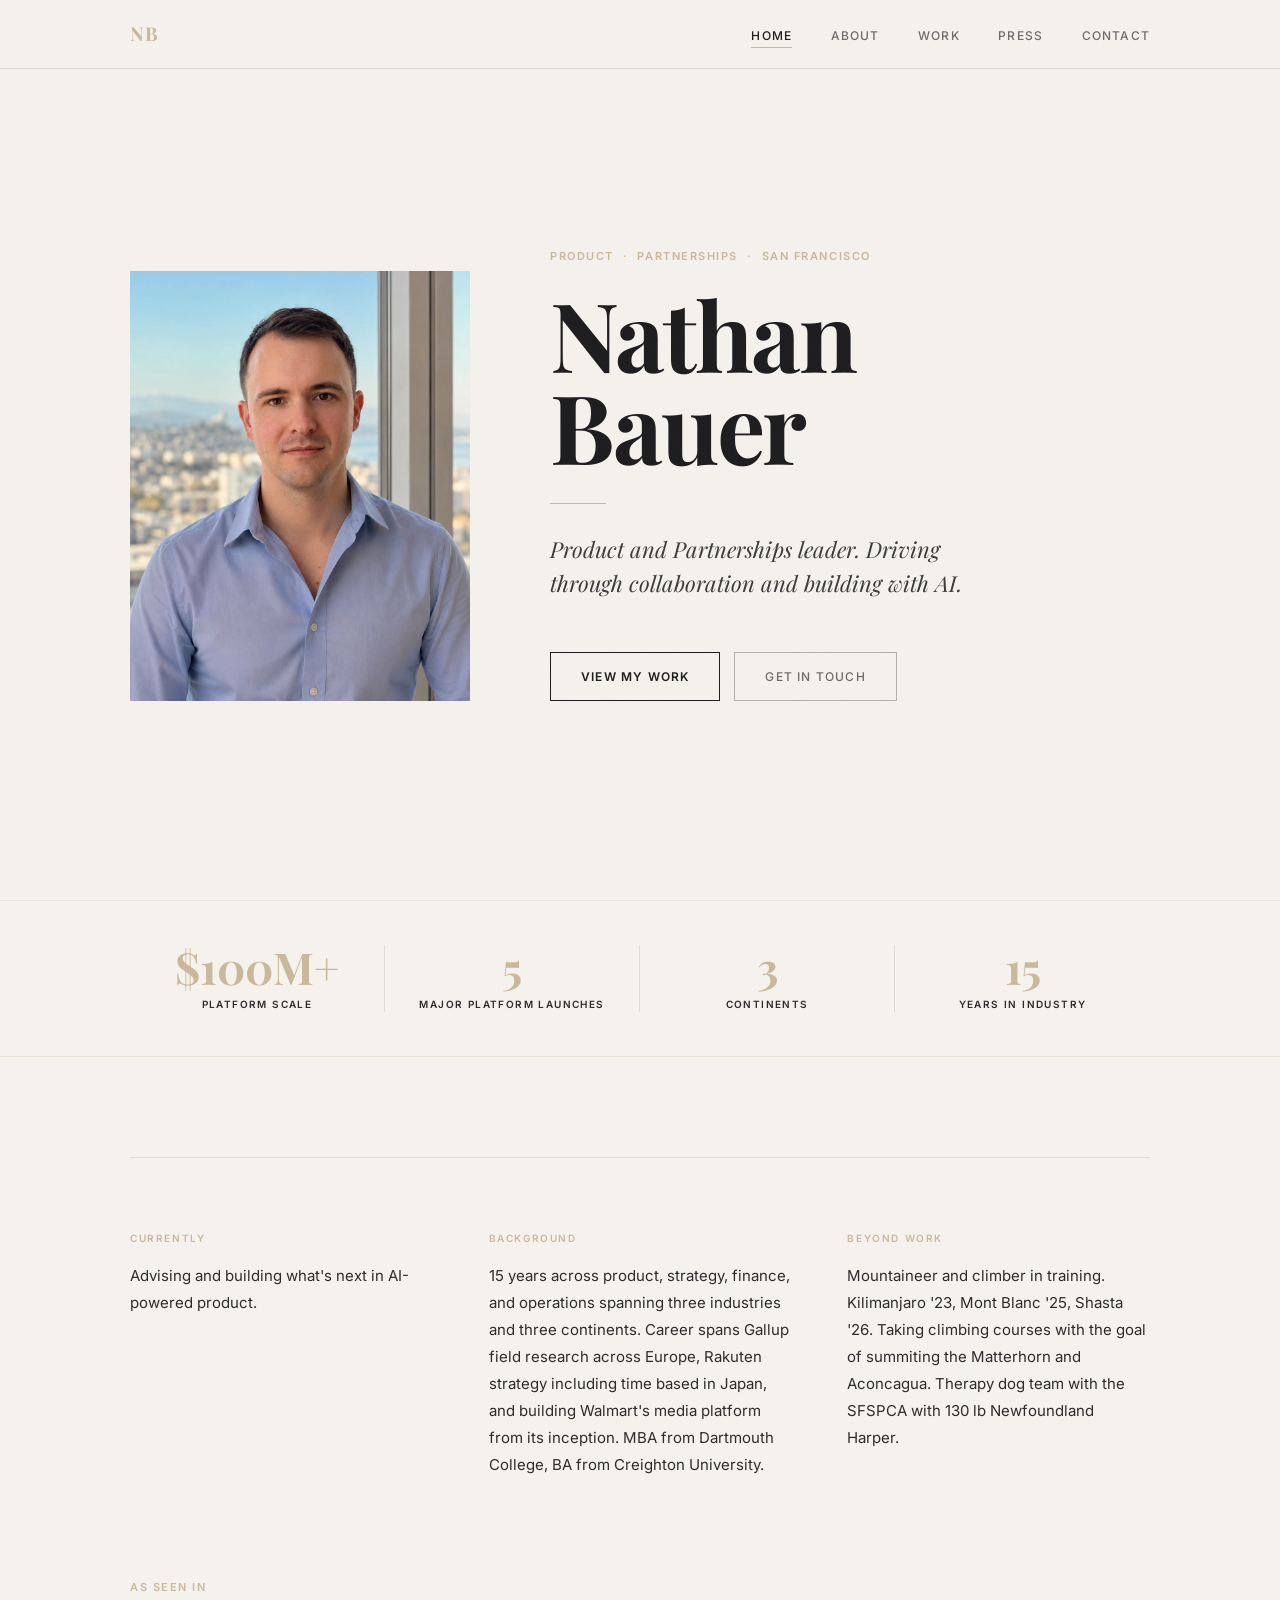
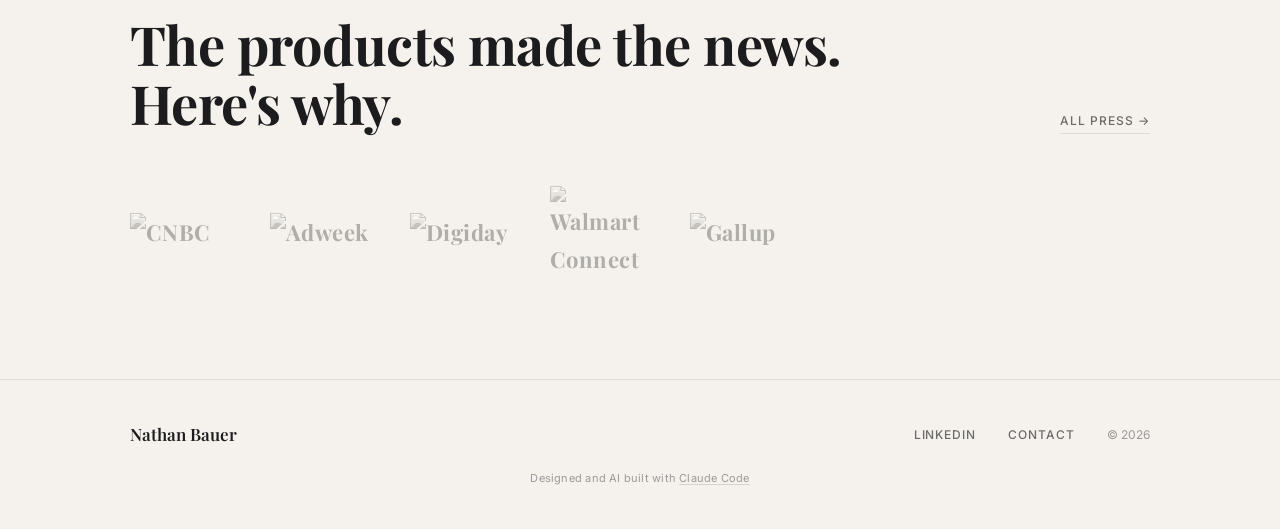
==== index.html @ 9cc5d45a "Update index.html font" ====
<!DOCTYPE html>
<html lang="en">
<head>
    <meta charset="UTF-8">
    <meta name="viewport" content="width=device-width, initial-scale=1.0">
    <meta name="description" content="Nathan Bauer, Group Product Manager at Walmart Connect. Product leader in retail media, programmatic advertising, and AI.">
    <title>Nathan Bauer</title>

    <link rel="preconnect" href="https://fonts.googleapis.com">
    <link rel="preconnect" href="https://fonts.gstatic.com" crossorigin>
    <link href="https://fonts.googleapis.com/css2?family=Playfair+Display:ital,wght@0,400;0,500;0,700;1,400;1,500&family=Inter:wght@300;400;500;600&display=swap" rel="stylesheet">

    <link rel="stylesheet" href="css/styles.css">
    <style>
        /* 4. Paper/linen texture overlay — 3.5% opacity, felt not seen */
        body::before {
            content: '';
            position: fixed;
            inset: 0;
            pointer-events: none;
            z-index: 9999;
            opacity: 0.035;
            background-image: url("data:image/svg+xml,<svg xmlns='http://www.w3.org/2000/svg' width='200' height='200'><filter id='n' x='0' y='0'><feTurbulence type='fractalNoise' baseFrequency='0.75' numOctaves='4' stitchTiles='stitch'/></filter><rect width='200' height='200' filter='url(%23n)'/></svg>");
            background-size: 200px 200px;
        }
    </style>
</head>
<body>

    <!-- ======================================================
         NAVIGATION
    ====================================================== -->
    <nav class="nav" id="nav" role="navigation" aria-label="Main navigation">
        <div class="nav-inner">
            <a href="index.html" class="nav-logo" aria-label="Nathan Bauer home">NB</a>

            <ul class="nav-links" id="nav-links">
                <li><a href="index.html" class="active">Home</a></li>
                <li><a href="about.html">About</a></li>
                <li><a href="work.html">Work</a></li>
                <li><a href="press.html">Press</a></li>
                <li><a href="contact.html">Contact</a></li>
            </ul>

            <button class="nav-hamburger" aria-label="Open menu" aria-expanded="false" aria-controls="nav-links">
                <span></span>
                <span></span>
                <span></span>
            </button>
        </div>
    </nav>


    <!-- ======================================================
         HERO
    ====================================================== -->
    <section class="hero" aria-label="Introduction">
        <div class="hero-inner">

            <!-- Photo -->
            <div class="hero-photo">
                <img src="Images/nathan-bauer.png" alt="Nathan Bauer">
            </div>

            <!-- Content -->
            <div class="hero-content">
                <span class="hero-eyebrow">Product &nbsp;·&nbsp; Partnerships &nbsp;·&nbsp; San Francisco</span>
                <h1 class="hero-name"><span class="hero-name-word">Nathan</span><br><span class="hero-name-word hero-name-word--delay">Bauer</span></h1>
                <div class="hero-rule" aria-hidden="true"></div>
                <p class="hero-tagline">Product and Partnerships leader. Driving through collaboration and building with AI.</p>
                <div class="hero-cta">
                    <a href="work.html" class="btn-primary">View My Work</a>
                    <a href="contact.html" class="btn-ghost">Get In Touch</a>
                </div>
            </div>

        </div>
    </section>


    <!-- ======================================================
         STATS STRIP
    ====================================================== -->
    <section class="stats-strip fade-in" aria-label="Career highlights">
        <div class="container">
            <div class="stats-grid">
                <div class="stat-item">
                    <span class="stat-number">$100M+</span>
                    <span class="stat-label">Platform Scale</span>
                </div>
                <div class="stat-item">
                    <span class="stat-number">5</span>
                    <span class="stat-label">Major Platform Launches</span>
                </div>
                <div class="stat-item">
                    <span class="stat-number">3</span>
                    <span class="stat-label">Continents</span>
                </div>
                <div class="stat-item">
                    <span class="stat-number">15</span>
                    <span class="stat-label">Years in Industry</span>
                </div>
            </div>
        </div>
    </section>


    <!-- ======================================================
         INTRO STRIP
    ====================================================== -->
    <section class="intro fade-in" aria-label="About overview">
        <div class="container">
            <div class="intro-divider"></div>
            <div class="intro-grid">

                <div class="intro-block">
                    <span class="intro-block-label">Currently</span>
                    <p>Advising and building what's next in AI-powered product.</p>
                </div>

                <div class="intro-block">
                    <span class="intro-block-label">Background</span>
                    <p>15 years across product, strategy, finance, and operations spanning three industries and three continents. Career spans Gallup field research across Europe, Rakuten strategy including time based in Japan, and building Walmart's media platform from its inception. MBA from Dartmouth College, BA from Creighton University.</p>
                </div>

                <div class="intro-block">
                    <span class="intro-block-label">Beyond Work</span>
                    <p>Mountaineer and climber in training. Kilimanjaro '23, Mont Blanc '25, Shasta '26. Taking climbing courses with the goal of summiting the Matterhorn and Aconcagua. Therapy dog team with the SFSPCA with 130 lb Newfoundland Harper.</p>
                </div>

            </div>
        </div>
    </section>


    <!-- ======================================================
         PRESS PREVIEW
    ====================================================== -->
    <section class="press-preview fade-in" aria-label="Press and recognition">
        <div class="container">

            <div class="press-preview-header">
                <div>
                    <span class="section-eyebrow">As Seen In</span>
                    <h2 class="section-heading" style="margin-bottom: 0;">The products made the news.<br>Here's why.</h2>
                </div>
                <a href="press.html" class="press-preview-link">All Press &rarr;</a>
            </div>

            <div class="press-logos" role="list" aria-label="Press outlets">
                <a href="press.html" class="press-logo-item" role="listitem">
                    <img src="images/logos/cnbc.png" alt="CNBC" class="press-logo-home">
                </a>
                <a href="press.html" class="press-logo-item" role="listitem">
                    <img src="images/logos/AdWeek.png" alt="Adweek" class="press-logo-home">
                </a>
                <a href="press.html" class="press-logo-item" role="listitem">
                    <img src="images/logos/digiday.png" alt="Digiday" class="press-logo-home">
                </a>
                <a href="press.html" class="press-logo-item" role="listitem">
                    <img src="images/logos/walmartconnect.png" alt="Walmart Connect" class="press-logo-home">
                </a>
                <a href="press.html" class="press-logo-item" role="listitem">
                    <img src="images/logos/Gallup.png" alt="Gallup" class="press-logo-home">
                </a>
            </div>

        </div>
    </section>


    <!-- ======================================================
         FOOTER
    ====================================================== -->
    <footer class="footer" role="contentinfo">
        <div class="container">
            <div class="footer-inner">
                <span class="footer-name">Nathan Bauer</span>
                <div class="footer-right">
                    <a href="https://www.linkedin.com/in/nathanbauer/" target="_blank" rel="noopener noreferrer">LinkedIn</a>
                    <a href="contact.html">Contact</a>
                    <span class="footer-copy">&copy; 2026</span>
                </div>
            </div>
            <p class="footer-attribution">Designed and AI built with <a href="https://claude.ai/code" target="_blank" rel="noopener noreferrer">Claude Code</a></p>
        </div>
    </footer>


    <script src="js/main.js"></script>
    <script>
    (function () {
        'use strict';

        // 8. Scroll progress bar
        var bar = document.createElement('div');
        bar.className = 'scroll-progress';
        bar.setAttribute('aria-hidden', 'true');
        document.body.insertBefore(bar, document.body.firstChild);

        window.addEventListener('scroll', function () {
            var scrolled = document.documentElement.scrollTop || document.body.scrollTop;
            var total = document.documentElement.scrollHeight - document.documentElement.clientHeight;
            bar.style.width = (total > 0 ? (scrolled / total) * 100 : 0) + '%';
        }, { passive: true });

    }());
    </script>
</body>
</html>
---- css/styles.css ----
/* ============================================================
   NATE BAUER — Personal Site
   Palette: #F5F2ED (bg) · #1C1C1E (hero/text) · #C9B99A (accent)
   Fonts: Playfair Display (headings) · Inter (body)
============================================================ */

*, *::before, *::after {
    box-sizing: border-box;
    margin: 0;
    padding: 0;
}

:root {
    --bg:          #F5F2ED;
    --hero-bg:     #1C1C1E;
    --text:        #1C1C1E;
    --text-muted:  #6B6B6B;
    --text-body:   #2C2C2C;
    --text-light:  #9A9A9A;
    --accent:      #C9B99A;
    --border:      rgba(28, 28, 30, 0.1);
    --white:       #FFFFFF;

    --serif:  'Playfair Display', Georgia, serif;
    --sans:   'Inter', -apple-system, BlinkMacSystemFont, sans-serif;

    --max:    1100px;
    --nav-h:  68px;
    --pad:    clamp(20px, 5vw, 40px);
}

html { scroll-behavior: smooth; }

body {
    background: var(--bg);
    color: var(--text);
    font-family: var(--sans);
    font-size: 16px;
    line-height: 1.75;
    -webkit-font-smoothing: antialiased;
}

a { color: inherit; text-decoration: none; }
ul { list-style: none; }
img { max-width: 100%; display: block; }


/* ============================================================
   SHARED UTILITIES
============================================================ */

.container {
    max-width: var(--max);
    margin: 0 auto;
    padding: 0 var(--pad);
}

.section-eyebrow {
    display: block;
    font-family: var(--sans);
    font-size: 11px;
    font-weight: 600;
    letter-spacing: 0.14em;
    text-transform: uppercase;
    color: var(--accent);
    margin-bottom: 18px;
}

.section-heading {
    font-family: var(--serif);
    font-size: clamp(36px, 4.5vw, 54px);
    font-weight: 700;
    line-height: 1.1;
    letter-spacing: -0.01em;
    color: var(--text);
    margin-bottom: 20px;
}

.divider {
    width: 48px;
    height: 1px;
    background: var(--accent);
    margin-bottom: 48px;
}

/* ============================================================
   FADE-IN ON SCROLL
============================================================ */

.fade-in {
    opacity: 0;
    transform: translateY(28px);
    transition: opacity 0.75s ease, transform 0.75s ease;
}

.fade-in.visible {
    opacity: 1;
    transform: translateY(0);
}


/* ============================================================
   NAVIGATION
============================================================ */

.nav {
    position: fixed;
    top: 0;
    left: 0;
    right: 0;
    z-index: 200;
    height: var(--nav-h);
    background: var(--bg);
    box-shadow: 0 1px 0 var(--border);
    transition: background 0.35s ease, box-shadow 0.35s ease;
}

.nav-inner {
    max-width: var(--max);
    margin: 0 auto;
    padding: 0 var(--pad);
    height: 100%;
    display: flex;
    align-items: center;
    justify-content: space-between;
}

.nav-logo {
    font-family: var(--serif);
    font-size: 19px;
    font-weight: 700;
    letter-spacing: 0.04em;
    color: var(--accent);
    transition: color 0.3s ease;
}

.nav-links {
    display: flex;
    align-items: center;
    gap: clamp(20px, 3vw, 40px);
}

.nav-links a {
    font-size: 12px;
    font-weight: 500;
    letter-spacing: 0.1em;
    text-transform: uppercase;
    color: var(--text-muted);
    transition: color 0.2s ease;
    padding: 4px 0;
    border-bottom: 1px solid transparent;
    transition: color 0.2s ease, border-color 0.2s ease;
}

.nav-links a:hover { color: var(--text); }
.nav-links a.active { color: var(--text); border-bottom-color: var(--accent); }

/* Scrolled state — over light sections */
.nav.scrolled {
    background: var(--bg);
    box-shadow: 0 1px 0 var(--border);
}

.nav.scrolled .nav-logo { color: var(--text); }

.nav.scrolled .nav-links a { color: var(--text-muted); }
.nav.scrolled .nav-links a:hover { color: var(--text); }
.nav.scrolled .nav-links a.active { color: var(--text); border-bottom-color: var(--accent); }

/* Mobile nav toggle */
.nav-hamburger {
    display: none;
    flex-direction: column;
    gap: 5px;
    cursor: pointer;
    padding: 4px;
}

.nav-hamburger span {
    display: block;
    width: 22px;
    height: 1.5px;
    background: var(--text);
    transition: background 0.3s ease;
}

.nav.scrolled .nav-hamburger span { background: var(--text); }


/* ============================================================
   HERO
============================================================ */

.hero {
    background: var(--bg);
    min-height: 100vh;
    display: flex;
    align-items: center;
    padding-top: var(--nav-h);
}

.hero-inner {
    max-width: var(--max);
    margin: 0 auto;
    padding: 80px var(--pad) 100px;
    width: 100%;
    display: grid;
    grid-template-columns: 340px 1fr;
    align-items: center;
    gap: 80px;
}

/* Photo */
.hero-photo {
    width: 100%;
    aspect-ratio: 3 / 4;
    overflow: hidden;
}

.hero-photo img {
    width: 100%;
    height: calc(100% - 24px);
    margin-top: 24px;
    object-fit: cover;
    display: block;
}

.hero-photo-icon {
    width: 56px;
    height: 56px;
    border: 1px solid rgba(28, 28, 30, 0.15);
    border-radius: 50%;
    display: flex;
    align-items: center;
    justify-content: center;
}

.hero-photo-icon svg {
    width: 24px;
    height: 24px;
    stroke: var(--text-light);
    fill: none;
    stroke-width: 1.5;
}

.hero-photo-label {
    font-size: 10px;
    font-weight: 500;
    letter-spacing: 0.18em;
    text-transform: uppercase;
}

/* Hero content */
.hero-content { }

.hero-eyebrow {
    display: block;
    font-size: 11px;
    font-weight: 600;
    letter-spacing: 0.14em;
    text-transform: uppercase;
    color: var(--accent);
    margin-bottom: 22px;
}

.hero-name {
    font-family: var(--serif);
    font-size: clamp(60px, 7.5vw, 102px);
    font-weight: 700;
    line-height: 0.95;
    letter-spacing: -0.02em;
    color: var(--text);
    margin-bottom: 32px;
}

.hero-rule {
    width: 56px;
    height: 1px;
    background: var(--accent);
    margin-bottom: 28px;
}

.hero-tagline {
    font-family: var(--serif);
    font-size: clamp(17px, 2vw, 22px);
    font-weight: 400;
    font-style: italic;
    color: #3A3A3A;
    line-height: 1.55;
    margin-bottom: 52px;
    max-width: 440px;
}

.hero-cta {
    display: flex;
    gap: 14px;
    flex-wrap: wrap;
}

.btn-primary {
    display: inline-block;
    padding: 13px 30px;
    background: transparent;
    border: 1px solid var(--text);
    color: var(--text);
    font-size: 12px;
    font-weight: 600;
    letter-spacing: 0.1em;
    text-transform: uppercase;
    transition: all 0.2s ease;
}

.btn-primary:hover {
    background: var(--text);
    color: var(--white);
    transform: translateY(-1px);
}

.btn-ghost {
    display: inline-block;
    padding: 13px 30px;
    border: 1px solid rgba(28, 28, 30, 0.3);
    color: var(--text-muted);
    font-size: 12px;
    font-weight: 500;
    letter-spacing: 0.1em;
    text-transform: uppercase;
    transition: all 0.2s ease;
}

.btn-ghost:hover {
    border-color: var(--text);
    color: var(--text);
    transform: translateY(-1px);
}


/* ============================================================
   INTRO STRIP (below hero on homepage)
============================================================ */

.intro {
    padding: 100px 0;
}

.intro-grid {
    display: grid;
    grid-template-columns: repeat(3, 1fr);
    gap: 56px;
    padding-top: 8px;
}

.intro-block {}

.intro-block-label {
    display: block;
    font-size: 10px;
    font-weight: 600;
    letter-spacing: 0.16em;
    text-transform: uppercase;
    color: var(--accent);
    margin-bottom: 14px;
}

.intro-block p {
    font-size: 15px;
    line-height: 1.8;
    color: var(--text-body);
}

.intro-divider {
    width: 100%;
    height: 1px;
    background: var(--border);
    margin-bottom: 64px;
}


/* ============================================================
   PRESS PREVIEW (homepage)
============================================================ */

.press-preview {
    padding: 0 0 100px;
}

.press-preview-header {
    display: flex;
    align-items: flex-end;
    justify-content: space-between;
    margin-bottom: 52px;
}

.press-preview-link {
    font-size: 12px;
    font-weight: 500;
    letter-spacing: 0.08em;
    text-transform: uppercase;
    color: var(--text-muted);
    border-bottom: 1px solid var(--border);
    padding-bottom: 2px;
    transition: color 0.2s ease, border-color 0.2s ease;
}

.press-preview-link:hover {
    color: var(--text);
    border-color: var(--accent);
}

.press-logos {
    display: flex;
    align-items: center;
    gap: 40px;
    flex-wrap: wrap;
}

.press-logo-item {
    font-family: var(--serif);
    font-size: 22px;
    font-weight: 700;
    color: var(--text-muted);
    letter-spacing: 0.02em;
    transition: color 0.2s ease;
}

.press-logo-item:hover { color: var(--text); }


/* ============================================================
   FOOTER
============================================================ */

.footer {
    border-top: 1px solid var(--border);
    padding: 40px 0;
}

.footer-inner {
    display: flex;
    align-items: center;
    justify-content: space-between;
}

.footer-name {
    font-family: var(--serif);
    font-size: 17px;
    font-weight: 600;
    color: var(--text);
}

.footer-right {
    display: flex;
    align-items: center;
    gap: 32px;
}

.footer-right a {
    font-size: 12px;
    font-weight: 500;
    letter-spacing: 0.08em;
    text-transform: uppercase;
    color: var(--text-muted);
    transition: color 0.2s ease;
}

.footer-right a:hover { color: var(--text); }

.footer-copy {
    font-size: 12px;
    color: var(--text-light);
}

.footer-attribution {
    text-align: center;
    font-size: 11px;
    color: var(--text-light);
    margin-top: 20px;
    letter-spacing: 0.02em;
}

.footer-attribution a {
    color: var(--text-light);
    text-decoration: underline;
    text-decoration-color: rgba(154, 154, 154, 0.35);
    text-underline-offset: 2px;
    transition: color 0.2s ease;
}

.footer-attribution a:hover {
    color: var(--text-muted);
}


/* ============================================================
   PAGE HERO (interior pages)
============================================================ */

.page-hero {
    background: var(--hero-bg);
    padding: calc(var(--nav-h) + 72px) var(--pad) 80px;
}

.page-hero-inner {
    max-width: var(--max);
    margin: 0 auto;
}

.page-hero h1 {
    font-family: var(--serif);
    font-size: clamp(44px, 6vw, 76px);
    font-weight: 700;
    line-height: 1.0;
    color: var(--white);
    margin-bottom: 20px;
    letter-spacing: -0.015em;
}

.page-hero p {
    font-family: var(--serif);
    font-style: italic;
    font-size: clamp(16px, 1.8vw, 20px);
    color: rgba(255, 255, 255, 0.5);
    max-width: 540px;
    line-height: 1.6;
}


/* ============================================================
   WORK PAGE — TIMELINE
============================================================ */

.work-section {
    padding: 100px 0;
}

.timeline {
    position: relative;
    padding-left: 0;
}

.timeline-item {
    display: grid;
    grid-template-columns: 160px 1fr;
    gap: 40px;
    margin-bottom: 64px;
    padding-bottom: 64px;
    border-bottom: 1px solid var(--border);
}

.timeline-item:last-child {
    border-bottom: none;
    margin-bottom: 0;
    padding-bottom: 0;
}

.timeline-left {
    padding-top: 4px;
}

.timeline-years {
    font-size: 12px;
    font-weight: 600;
    letter-spacing: 0.08em;
    color: var(--accent);
    text-transform: uppercase;
    margin-bottom: 6px;
}

.timeline-company {
    font-size: 13px;
    color: var(--text-light);
    font-weight: 400;
}

.timeline-right {}

.timeline-title {
    font-family: var(--serif);
    font-size: clamp(22px, 2.5vw, 28px);
    font-weight: 600;
    line-height: 1.2;
    margin-bottom: 16px;
    color: var(--text);
}

.timeline-body {
    font-size: 15px;
    color: var(--text-body);
    line-height: 1.8;
    margin-bottom: 20px;
}

.timeline-tags {
    display: flex;
    flex-wrap: wrap;
    gap: 8px;
}

.tag {
    display: inline-block;
    padding: 4px 12px;
    border: 1px solid var(--border);
    font-size: 11px;
    font-weight: 500;
    letter-spacing: 0.06em;
    text-transform: uppercase;
    color: var(--text-muted);
}


/* ============================================================
   PRESS PAGE
============================================================ */

.press-section {
    padding: 100px 0;
}

.press-grid {
    display: grid;
    grid-template-columns: repeat(2, 1fr);
    gap: 2px;
}

.press-card {
    background: var(--white);
    padding: 40px;
    border: 1px solid var(--border);
    transition: border-color 0.2s ease, transform 0.25s ease, box-shadow 0.25s ease;
    display: flex;
    flex-direction: column;
}

.press-card:hover {
    border-color: var(--accent);
    transform: translateY(-5px);
    box-shadow: 0 12px 32px rgba(28, 28, 30, 0.09);
}

.press-card-meta {
    margin-bottom: 20px;
}

.press-outlet {
    font-size: 11px;
    font-weight: 700;
    letter-spacing: 0.12em;
    text-transform: uppercase;
    color: var(--text);
}

.press-year {
    font-size: 11px;
    color: var(--text-light);
    letter-spacing: 0.06em;
}

.press-headline {
    font-family: var(--serif);
    font-size: clamp(17px, 1.8vw, 20px);
    font-weight: 600;
    line-height: 1.35;
    color: var(--text);
    margin-bottom: 14px;
    transition: color 0.2s ease;
}

.press-card:hover .press-headline { color: var(--hero-bg); }

.press-summary {
    font-size: 14px;
    line-height: 1.75;
    color: var(--text-body);
    flex: 1;
    margin-bottom: 24px;
}

.press-link {
    font-size: 11px;
    font-weight: 600;
    letter-spacing: 0.1em;
    text-transform: uppercase;
    color: var(--accent);
    align-self: flex-start;
    border-bottom: 1px solid transparent;
    transition: border-color 0.2s ease;
}

.press-link:hover { border-bottom-color: var(--accent); }


/* ============================================================
   ABOUT PAGE
============================================================ */

.about-section {
    padding: 100px 0;
}

.about-grid {
    display: grid;
    grid-template-columns: 1fr 1fr;
    gap: 80px;
    align-items: start;
}

.about-photo {
    width: 100%;
    aspect-ratio: 3 / 4;
    border: 1px solid var(--border);
    display: flex;
    flex-direction: column;
    align-items: center;
    justify-content: center;
    gap: 12px;
    color: var(--text-light);
    background: rgba(201, 185, 154, 0.04);
}

.about-photo-label {
    font-size: 10px;
    letter-spacing: 0.16em;
    text-transform: uppercase;
}

.about-body p {
    font-size: 16px;
    line-height: 1.85;
    color: var(--text-body);
    margin-bottom: 24px;
}

.about-body p:last-child { margin-bottom: 0; }

.about-interests {
    padding: 80px 0 100px;
    border-top: 1px solid var(--border);
}

.interests-grid {
    display: grid;
    grid-template-columns: repeat(3, 1fr);
    gap: 48px;
    margin-top: 56px;
}

.interest-item {}

.interest-icon {
    font-size: 28px;
    margin-bottom: 14px;
}

.interest-title {
    font-family: var(--serif);
    font-size: 20px;
    font-weight: 600;
    margin-bottom: 10px;
}

.interest-desc {
    font-size: 14px;
    color: var(--text-body);
    line-height: 1.75;
}


/* ============================================================
   BUILDER PAGE
============================================================ */

.builder-section {
    padding: 100px 0;
}

.builder-grid {
    display: grid;
    grid-template-columns: repeat(2, 1fr);
    gap: 32px;
}

.builder-card {
    border: 1px solid var(--border);
    padding: 40px;
    transition: border-color 0.2s ease, transform 0.2s ease;
}

.builder-card:hover {
    border-color: var(--accent);
    transform: translateY(-2px);
}

.builder-card-status {
    display: inline-block;
    padding: 3px 10px;
    border: 1px solid var(--accent);
    font-size: 10px;
    font-weight: 600;
    letter-spacing: 0.1em;
    text-transform: uppercase;
    color: var(--accent);
    margin-bottom: 20px;
}

.builder-card-status.shipped {
    border-color: var(--text);
    color: var(--text);
}

.builder-card h3 {
    font-family: var(--serif);
    font-size: clamp(20px, 2.2vw, 26px);
    font-weight: 600;
    margin-bottom: 14px;
    line-height: 1.2;
}

.builder-card p {
    font-size: 14px;
    line-height: 1.8;
    color: var(--text-body);
    margin-bottom: 24px;
}

.builder-stack {
    display: flex;
    flex-wrap: wrap;
    gap: 6px;
}

.stack-tag {
    padding: 3px 10px;
    background: rgba(201, 185, 154, 0.12);
    font-size: 10px;
    font-weight: 600;
    letter-spacing: 0.08em;
    text-transform: uppercase;
    color: var(--text-muted);
}


/* ============================================================
   CONTACT PAGE
============================================================ */

.contact-section {
    padding: 100px 0;
}

.contact-grid {
    display: grid;
    grid-template-columns: 1fr 1fr;
    gap: 80px;
}

.contact-info h2 {
    font-family: var(--serif);
    font-size: clamp(28px, 3.5vw, 42px);
    font-weight: 700;
    line-height: 1.15;
    margin-bottom: 24px;
    color: var(--text);
}

.contact-info p {
    font-size: 15px;
    line-height: 1.8;
    color: var(--text-body);
    margin-bottom: 40px;
}

.contact-link-row {
    display: flex;
    flex-direction: column;
    gap: 16px;
}

.contact-link-item {
    display: flex;
    align-items: center;
    gap: 14px;
    font-size: 14px;
    color: var(--text-muted);
    transition: color 0.2s ease;
}

.contact-link-item:hover { color: var(--text); }

.contact-link-label {
    font-size: 10px;
    font-weight: 600;
    letter-spacing: 0.12em;
    text-transform: uppercase;
    color: var(--text-light);
    width: 72px;
    flex-shrink: 0;
}

.contact-form { }

.form-group {
    margin-bottom: 24px;
}

.form-label {
    display: block;
    font-size: 11px;
    font-weight: 600;
    letter-spacing: 0.1em;
    text-transform: uppercase;
    color: var(--text-muted);
    margin-bottom: 8px;
}

.form-input,
.form-textarea {
    width: 100%;
    padding: 14px 16px;
    background: transparent;
    border: 1px solid var(--border);
    font-family: var(--sans);
    font-size: 15px;
    color: var(--text);
    transition: border-color 0.2s ease;
    outline: none;
    -webkit-appearance: none;
}

.form-input:focus,
.form-textarea:focus {
    border-color: var(--accent);
}

.form-textarea {
    min-height: 160px;
    resize: vertical;
    line-height: 1.6;
}

.form-submit {
    width: 100%;
    padding: 16px;
    background: var(--hero-bg);
    color: var(--white);
    font-family: var(--sans);
    font-size: 12px;
    font-weight: 600;
    letter-spacing: 0.1em;
    text-transform: uppercase;
    border: none;
    cursor: pointer;
    transition: opacity 0.2s ease;
}

.form-submit:hover { opacity: 0.85; }


/* ============================================================
   RESPONSIVE
============================================================ */

@media (max-width: 900px) {
    .hero-inner {
        grid-template-columns: 1fr;
        text-align: center;
        gap: 48px;
        padding-top: 60px;
        padding-bottom: 80px;
    }

    .hero-photo {
        width: 240px;
        margin: 0 auto;
        aspect-ratio: 1 / 1;
    }

    .hero-rule { margin: 0 auto 28px; }
    .hero-tagline { margin-left: auto; margin-right: auto; }
    .hero-cta { justify-content: center; }

    .intro-grid {
        grid-template-columns: 1fr;
        gap: 36px;
    }

    .timeline-item {
        grid-template-columns: 1fr;
        gap: 12px;
    }

    .press-grid {
        grid-template-columns: 1fr;
    }

    .about-grid {
        grid-template-columns: 1fr;
        gap: 48px;
    }

    .about-photo {
        max-width: 320px;
    }

    .interests-grid {
        grid-template-columns: 1fr 1fr;
    }

    .builder-grid {
        grid-template-columns: 1fr;
    }

    .contact-grid {
        grid-template-columns: 1fr;
        gap: 56px;
    }

    .press-preview-header {
        flex-direction: column;
        align-items: flex-start;
        gap: 24px;
    }

    .press-logos {
        gap: 28px;
    }
}

@media (max-width: 640px) {
    :root { --pad: 20px; }

    .nav-links { display: none; }
    .nav-hamburger { display: flex; }

    .nav-links.open {
        display: flex;
        flex-direction: column;
        position: fixed;
        inset: var(--nav-h) 0 0 0;
        background: var(--bg);
        border-top: 1px solid var(--border);
        padding: 40px var(--pad);
        gap: 32px;
        align-items: flex-start;
    }

    .nav-links.open a {
        font-size: 18px;
        letter-spacing: 0.04em;
        color: var(--text-muted);
    }

    .nav-links.open a.active,
    .nav-links.open a:hover {
        color: var(--text);
    }

    .interests-grid {
        grid-template-columns: 1fr;
    }

    .footer-inner {
        flex-direction: column;
        gap: 20px;
        text-align: center;
    }
}


/* ============================================================
   ABOUT PAGE — NARRATIVE LAYOUT
============================================================ */

.about-pg-header {
    padding: calc(var(--nav-h) + 88px) 0 80px;
    border-bottom: 1px solid var(--border);
}

.about-pg-header h1 {
    font-family: var(--serif);
    font-size: clamp(64px, 9vw, 120px);
    font-weight: 700;
    line-height: 0.92;
    letter-spacing: -0.025em;
    color: var(--text);
    margin-bottom: 28px;
}

.about-pg-sub {
    font-family: var(--serif);
    font-style: italic;
    font-size: clamp(18px, 2vw, 24px);
    color: var(--accent);
}

.about-pg-block {
    padding: 96px 0;
    border-bottom: 1px solid var(--border);
}

.about-pg-label {
    display: block;
    font-size: 10px;
    font-weight: 600;
    letter-spacing: 0.16em;
    text-transform: uppercase;
    color: var(--accent);
    margin-bottom: 20px;
}

.about-pg-headline {
    font-family: var(--serif);
    font-size: clamp(28px, 3.5vw, 44px);
    font-weight: 700;
    line-height: 1.12;
    letter-spacing: -0.015em;
    color: var(--text);
    margin-bottom: 52px;
    max-width: 740px;
}

.about-pg-prose p {
    font-size: 17px;
    line-height: 1.9;
    color: var(--text-body);
    margin-bottom: 32px;
    max-width: 740px;
}

.about-pg-prose p:last-child {
    margin-bottom: 0;
}

.about-pg-photo-block {
    padding: 80px 0;
    border-bottom: 1px solid var(--border);
}

.about-pg-photo-placeholder {
    width: 100%;
    height: clamp(280px, 36vw, 480px);
    border: 1px solid rgba(201, 185, 154, 0.5);
    background: rgba(201, 185, 154, 0.04);
    display: flex;
    flex-direction: column;
    align-items: center;
    justify-content: center;
    gap: 10px;
}

.about-pg-photo-tag {
    font-size: 10px;
    font-weight: 600;
    letter-spacing: 0.18em;
    text-transform: uppercase;
    color: var(--accent);
}

.about-pg-photo-caption {
    font-size: 13px;
    font-style: italic;
    color: var(--text-light);
    letter-spacing: 0.02em;
}

.about-pg-close {
    padding: 100px 0 120px;
    text-align: center;
}

.about-pg-close-text {
    font-family: var(--serif);
    font-size: clamp(22px, 2.8vw, 36px);
    font-weight: 400;
    font-style: italic;
    color: var(--text);
    max-width: 660px;
    margin: 0 auto;
    line-height: 1.45;
}

@media (max-width: 900px) {
    .about-pg-header {
        padding: calc(var(--nav-h) + 64px) 0 64px;
    }

    .about-pg-block {
        padding: 72px 0;
    }

    .about-pg-photo-block {
        padding: 64px 0;
    }
}

@media (max-width: 640px) {
    .about-pg-header {
        padding: calc(var(--nav-h) + 48px) 0 52px;
    }

    .about-pg-block {
        padding: 56px 0;
    }

    .about-pg-photo-block {
        padding: 48px 0;
    }

    .about-pg-close {
        padding: 72px 0 88px;
    }
}


/* ============================================================
   WORK PAGE — TIMELINE LAYOUT
============================================================ */

.work-pg-header {
    padding: calc(var(--nav-h) + 88px) 0 80px;
    border-bottom: 1px solid var(--border);
}

.work-pg-header h1 {
    font-family: var(--serif);
    font-size: clamp(64px, 9vw, 120px);
    font-weight: 700;
    line-height: 0.92;
    letter-spacing: -0.025em;
    color: var(--text);
    margin-bottom: 28px;
}

.work-pg-sub {
    font-family: var(--serif);
    font-style: italic;
    font-size: clamp(18px, 2vw, 24px);
    color: var(--accent);
}

.work-intro {
    padding: 56px 0;
    text-align: center;
    border-bottom: 1px solid var(--border);
}

.work-intro p {
    font-family: var(--serif);
    font-style: italic;
    font-size: clamp(17px, 1.8vw, 21px);
    color: var(--text-muted);
    max-width: 580px;
    margin: 0 auto;
    line-height: 1.55;
}

.work-timeline-wrap {
    padding: 0;
}

.work-entry {
    padding: 72px 0;
    border-bottom: 1px solid var(--border);
}

.work-co-header {
    display: flex;
    align-items: flex-start;
    justify-content: space-between;
    gap: 24px;
    margin-bottom: 44px;
}

.work-co-info { }

.work-co-name {
    font-family: var(--serif);
    font-size: clamp(28px, 3.2vw, 40px);
    font-weight: 700;
    letter-spacing: -0.01em;
    line-height: 1.05;
    color: var(--text);
    margin-bottom: 6px;
}

.work-co-location {
    display: block;
    font-size: 13px;
    color: var(--text-light);
    letter-spacing: 0.04em;
}

.work-co-tenure {
    font-size: 11px;
    font-weight: 600;
    letter-spacing: 0.1em;
    text-transform: uppercase;
    color: var(--accent);
    white-space: nowrap;
    flex-shrink: 0;
    padding-top: 8px;
}

.work-roles-list {
    display: flex;
    flex-direction: column;
}

.work-role {
    padding: 36px 0;
    border-top: 1px solid var(--border);
}

.work-role:first-child {
    border-top: none;
    padding-top: 0;
}

.work-role-meta {
    display: flex;
    align-items: baseline;
    justify-content: space-between;
    gap: 20px;
    margin-bottom: 16px;
    flex-wrap: wrap;
}

.work-role-title {
    font-size: 11px;
    font-weight: 600;
    letter-spacing: 0.1em;
    text-transform: uppercase;
    color: var(--accent);
}

.work-role-dates {
    font-size: 11px;
    font-weight: 600;
    letter-spacing: 0.1em;
    text-transform: uppercase;
    color: var(--accent);
    white-space: nowrap;
    flex-shrink: 0;
}

.work-role-scope {
    font-family: var(--serif);
    font-style: italic;
    font-size: clamp(15px, 1.6vw, 18px);
    color: var(--text-muted);
    line-height: 1.5;
    margin-bottom: 20px;
    max-width: 680px;
}

.work-role-prose {
    font-size: 15px;
    line-height: 1.85;
    color: var(--text-body);
    max-width: 720px;
}

/* Education */
.work-education {
    padding: 72px 0 80px;
    border-top: 1px solid var(--border);
}

.work-edu-heading {
    font-family: var(--serif);
    font-size: clamp(28px, 3.2vw, 40px);
    font-weight: 700;
    letter-spacing: -0.01em;
    line-height: 1.1;
    color: var(--text);
    margin-bottom: 56px;
}

.work-edu-item {
    padding: 48px 0;
    border-top: 1px solid var(--border);
}

.work-edu-item:first-of-type {
    border-top: none;
    padding-top: 0;
}

.work-edu-detail {
    font-size: 13px;
    color: var(--text-light);
    letter-spacing: 0.02em;
    margin-bottom: 16px;
}

/* Closing */
.work-close {
    padding: 88px 0 120px;
    text-align: center;
    border-top: 1px solid var(--border);
}

.work-close-text {
    font-family: var(--serif);
    font-size: clamp(22px, 2.8vw, 36px);
    font-weight: 400;
    font-style: italic;
    color: var(--text);
    max-width: 600px;
    margin: 0 auto;
    line-height: 1.45;
}

@media (max-width: 900px) {
    .work-pg-header {
        padding: calc(var(--nav-h) + 64px) 0 64px;
    }

    .work-entry {
        padding: 56px 0;
    }

    .work-co-header {
        flex-direction: column;
        gap: 6px;
        margin-bottom: 32px;
    }

    .work-co-tenure {
        padding-top: 0;
    }

    .work-education {
        padding: 56px 0 64px;
    }

    .work-edu-heading {
        margin-bottom: 40px;
    }
}

@media (max-width: 640px) {
    .work-pg-header {
        padding: calc(var(--nav-h) + 48px) 0 52px;
    }

    .work-entry {
        padding: 48px 0;
    }

    .work-role {
        padding: 28px 0;
    }

    .work-role-meta {
        flex-direction: column;
        gap: 4px;
    }

    .work-education {
        padding: 48px 0 56px;
    }

    .work-close {
        padding: 64px 0 88px;
    }
}


/* ============================================================
   PRESS PAGE — FULL LISTING
============================================================ */

.press-pg-header {
    padding: calc(var(--nav-h) + 88px) 0 80px;
    border-bottom: 1px solid var(--border);
}

.press-pg-header h1 {
    font-family: var(--serif);
    font-size: clamp(64px, 9vw, 120px);
    font-weight: 700;
    line-height: 0.92;
    letter-spacing: -0.025em;
    color: var(--text);
    margin-bottom: 28px;
}

.press-pg-sub {
    font-family: var(--serif);
    font-style: italic;
    font-size: clamp(18px, 2vw, 24px);
    color: var(--accent);
}

.press-pg-intro {
    padding: 56px 0;
    text-align: center;
    border-bottom: 1px solid var(--border);
}

.press-pg-intro p {
    font-family: var(--serif);
    font-style: italic;
    font-size: clamp(17px, 1.8vw, 21px);
    color: var(--text-muted);
    max-width: 580px;
    margin: 0 auto;
    line-height: 1.55;
}

.press-pg-section {
    padding: 64px 0 100px;
}

.press-date {
    font-size: 11px;
    font-weight: 500;
    letter-spacing: 0.06em;
    color: var(--accent);
    white-space: nowrap;
}

.press-headline a {
    display: block;
    color: inherit;
    text-decoration: none;
    transition: color 0.2s ease;
}

.press-headline a:hover {
    color: var(--accent);
}

.press-card--wide {
    grid-column: span 2;
}

@media (max-width: 900px) {
    .press-pg-header {
        padding: calc(var(--nav-h) + 64px) 0 64px;
    }

    .press-card--wide {
        grid-column: span 1;
    }
}

@media (max-width: 640px) {
    .press-pg-header {
        padding: calc(var(--nav-h) + 48px) 0 52px;
    }

    .press-pg-section {
        padding: 48px 0 72px;
    }
}


/* ============================================================
   PRESS BRAND LOGO TREATMENTS
============================================================ */

.press-brand {
    display: block;
    font-family: var(--sans);
    font-size: clamp(18px, 2vw, 24px);
    line-height: 1;
    margin-bottom: 12px;
    letter-spacing: 0;
}

.press-brand--cnbc {
    font-weight: 800;
    text-transform: uppercase;
    color: #E0131A;
    letter-spacing: 0.04em;
}

.press-brand--adweek {
    font-weight: 800;
    text-transform: uppercase;
    color: #000000;
    letter-spacing: 0.03em;
}

.press-brand--adexchanger {
    font-weight: 700;
    color: #1A1A1A;
    text-decoration: underline;
    text-decoration-thickness: 1px;
    text-underline-offset: 5px;
    text-decoration-color: rgba(26, 26, 26, 0.3);
}

.press-brand--marketing-dive {
    font-weight: 700;
    color: #0066CC;
}

.press-brand--ad-age {
    font-family: var(--serif);
    font-weight: 700;
    font-style: italic;
    color: #CC0000;
}

.press-brand--digiday {
    font-family: var(--sans);
    font-weight: 700;
    color: #000000;
}

.press-brand--walmart-connect {
    font-weight: 700;
    color: #0071CE;
}

.press-brand--gallup {
    font-weight: 700;
    color: #005EB8;
}

.press-logo-wrap {
    margin-bottom: 20px;
}

.press-logo-img {
    width: 120px;
    height: auto;
    display: block;
}

.press-logo-wrap .press-brand {
    margin-bottom: 0;
}


/* ============================================================
   HOMEPAGE — ANIMATIONS & ENHANCEMENTS
============================================================ */

/* 1. Name fade-up animation */
@keyframes nameRise {
    from { opacity: 0; transform: translateY(20px); }
    to   { opacity: 1; transform: translateY(0); }
}

.hero-name-word {
    display: inline-block;
    opacity: 0;
    animation: nameRise 0.8s ease-out forwards;
}

.hero-name-word--delay {
    animation-delay: 0.4s;
}

/* 6. Divider draws left-to-right after name completes */
@keyframes drawRule {
    from { width: 0; opacity: 0; }
    to   { width: 56px; opacity: 1; }
}

.hero-rule {
    animation: drawRule 0.6s ease-out 1.2s both;
}

/* 5. Hero photo scale on hover */
.hero-photo img {
    transition: transform 0.4s ease;
}

.hero-photo:hover img {
    transform: scale(1.03);
}

/* 2. Stats strip */
.stats-strip {
    border-top: 1px solid rgba(201, 185, 154, 0.28);
    border-bottom: 1px solid rgba(201, 185, 154, 0.28);
    padding: 44px 0;
}

.stats-grid {
    display: grid;
    grid-template-columns: repeat(4, 1fr);
    gap: 0;
}

.stat-item {
    display: flex;
    flex-direction: column;
    align-items: center;
    gap: 8px;
    padding: 0 24px;
    border-right: 1px solid var(--border);
    text-align: center;
}

.stat-item:last-child {
    border-right: none;
}

.stat-number {
    font-family: var(--serif);
    font-size: clamp(30px, 3.5vw, 44px);
    font-weight: 700;
    color: var(--accent);
    line-height: 1;
}

.stat-label {
    font-size: 10px;
    font-weight: 600;
    letter-spacing: 0.14em;
    text-transform: uppercase;
    color: #2C2C2C;
    line-height: 1.5;
}

/* 3. Press logos on homepage — grayscale → color on hover */
.press-logo-home {
    width: 100px;
    height: auto;
    display: block;
    filter: grayscale(100%);
    opacity: 0.5;
    transition: filter 0.35s ease, opacity 0.35s ease;
}

.press-logo-item:hover .press-logo-home {
    filter: grayscale(0%);
    opacity: 1;
}


/* 8. Scroll progress bar */
.scroll-progress {
    position: fixed;
    top: 0;
    left: 0;
    height: 2px;
    width: 0%;
    background: var(--accent);
    z-index: 300;
    pointer-events: none;
}

/* Responsive — stats strip */
@media (max-width: 900px) {
    .stats-grid {
        grid-template-columns: repeat(2, 1fr);
        gap: 32px 0;
    }
    .stat-item {
        border-right: none;
    }
    .stat-item:nth-child(odd) {
        border-right: 1px solid var(--border);
    }
}

@media (max-width: 640px) {
    .stats-strip { padding: 28px 0; }
}

/* Respect reduced-motion preference */
@media (prefers-reduced-motion: reduce) {
    .hero-name-word { animation: none; opacity: 1; }
    .hero-rule      { animation: none; }
    .hero-photo img { transition: none; }
}
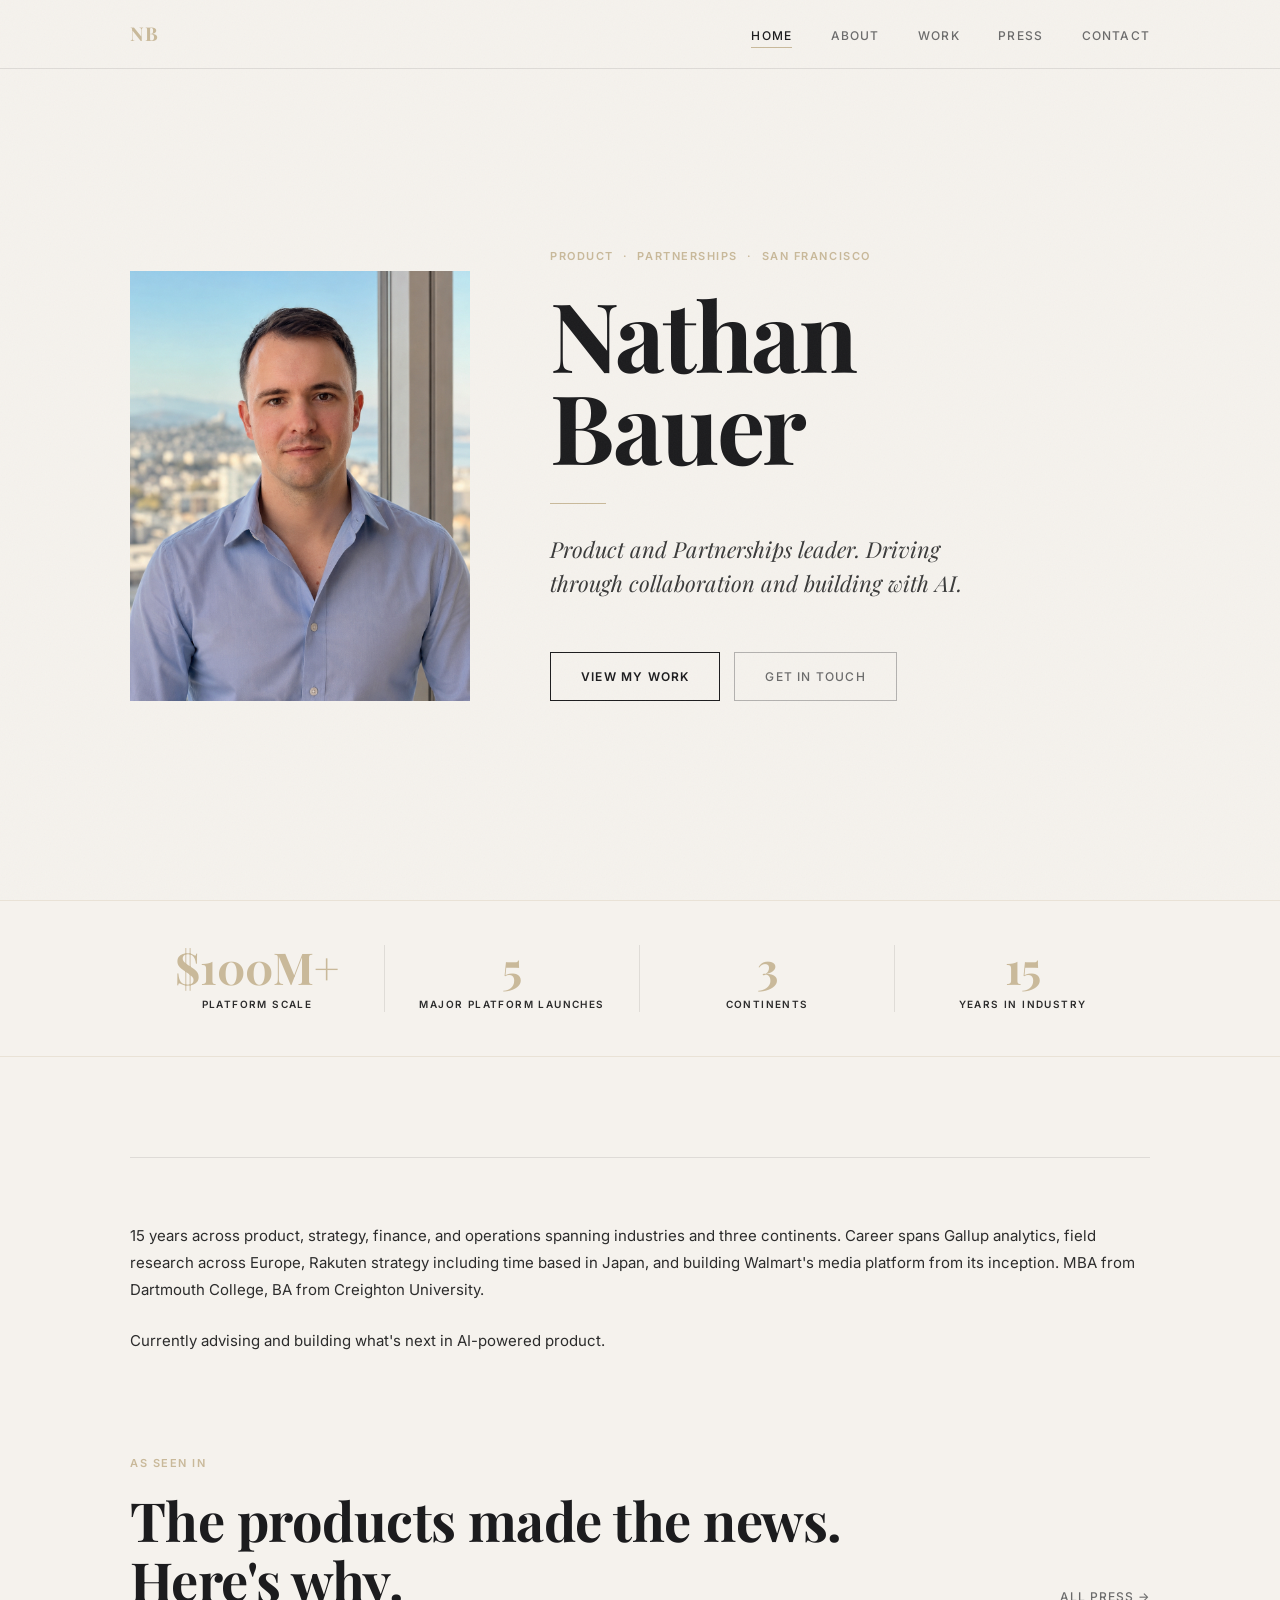
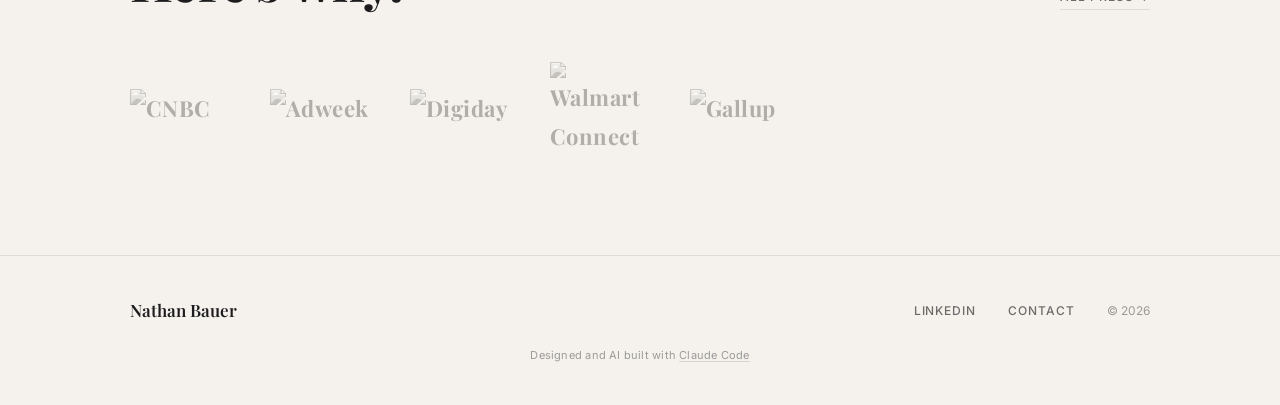
==== commit 92d4372c: "Updating formatting of home page match" ====
--- a/index.html
+++ b/index.html
@@ -111,23 +111,9 @@
     <section class="intro fade-in" aria-label="About overview">
         <div class="container">
             <div class="intro-divider"></div>
-            <div class="intro-grid">
-
-                <div class="intro-block">
-                    <span class="intro-block-label">Currently</span>
-                    <p>Advising and building what's next in AI-powered product.</p>
-                </div>
-
-                <div class="intro-block">
-                    <span class="intro-block-label">Background</span>
-                    <p>15 years across product, strategy, finance, and operations spanning three industries and three continents. Career spans Gallup field research across Europe, Rakuten strategy including time based in Japan, and building Walmart's media platform from its inception. MBA from Dartmouth College, BA from Creighton University.</p>
-                </div>
-
-                <div class="intro-block">
-                    <span class="intro-block-label">Beyond Work</span>
-                    <p>Mountaineer and climber in training. Kilimanjaro '23, Mont Blanc '25, Shasta '26. Taking climbing courses with the goal of summiting the Matterhorn and Aconcagua. Therapy dog team with the SFSPCA with 130 lb Newfoundland Harper.</p>
-                </div>
-
+            <div class="intro-single">
+                <p>15 years across product, strategy, finance, and operations spanning industries and three continents. Career spans Gallup analytics, field research across Europe, Rakuten strategy including time based in Japan, and building Walmart's media platform from its inception. MBA from Dartmouth College, BA from Creighton University.</p>
+                <p>Currently advising and building what's next in AI-powered product.</p>
             </div>
         </div>
     </section>
--- a/css/styles.css
+++ b/css/styles.css
@@ -352,6 +352,21 @@
 
 .intro-block {}
 
+.intro-single {
+    max-width: 100%;
+}
+
+.intro-single p {
+    font-size: 15px;
+    line-height: 1.8;
+    color: var(--text-body);
+    margin-bottom: 24px;
+}
+
+.intro-single p:last-child {
+    margin-bottom: 0;
+}
+
 .intro-block-label {
     display: block;
     font-size: 10px;
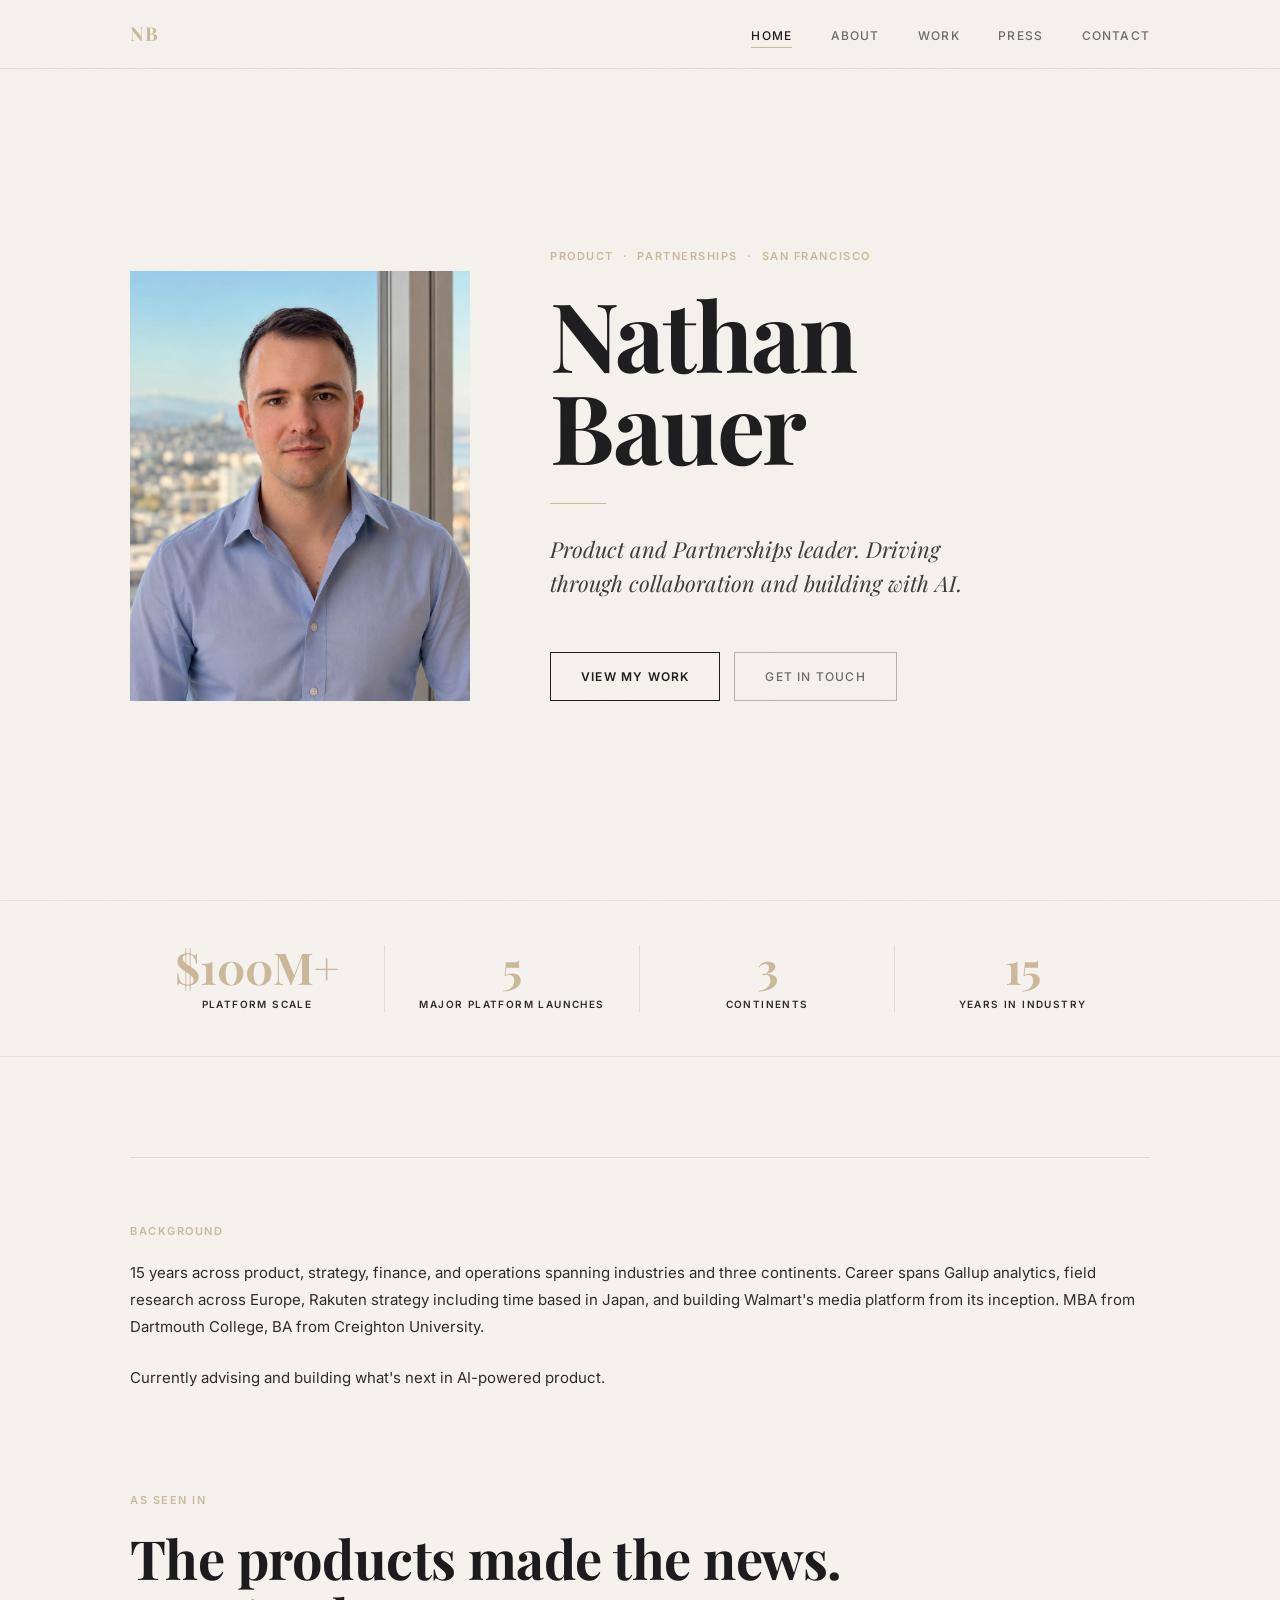
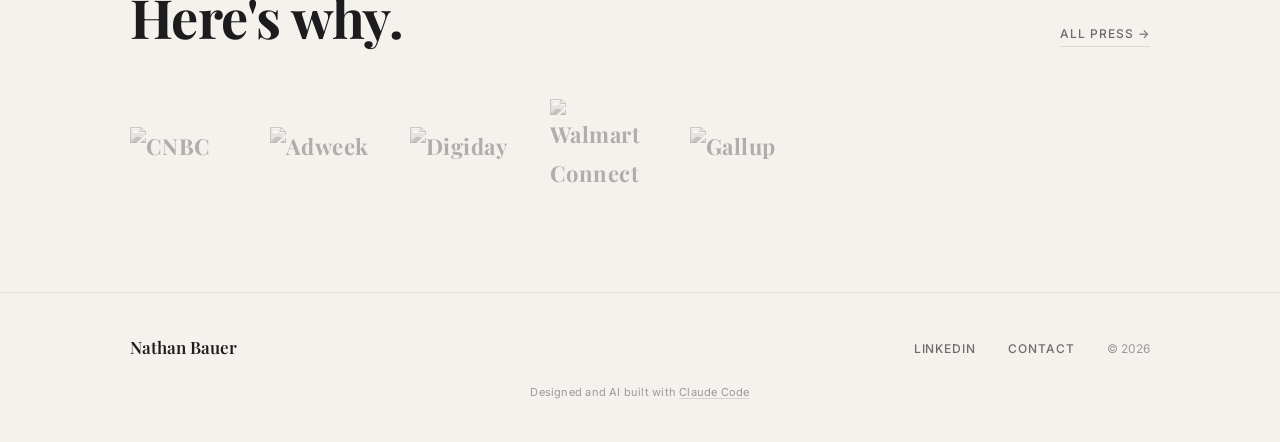
==== commit 9067aadd: "Update index.html updating format" ====
--- a/index.html
+++ b/index.html
@@ -112,6 +112,7 @@
         <div class="container">
             <div class="intro-divider"></div>
             <div class="intro-single">
+                <span class="section-eyebrow">Background</span>
                 <p>15 years across product, strategy, finance, and operations spanning industries and three continents. Career spans Gallup analytics, field research across Europe, Rakuten strategy including time based in Japan, and building Walmart's media platform from its inception. MBA from Dartmouth College, BA from Creighton University.</p>
                 <p>Currently advising and building what's next in AI-powered product.</p>
             </div>
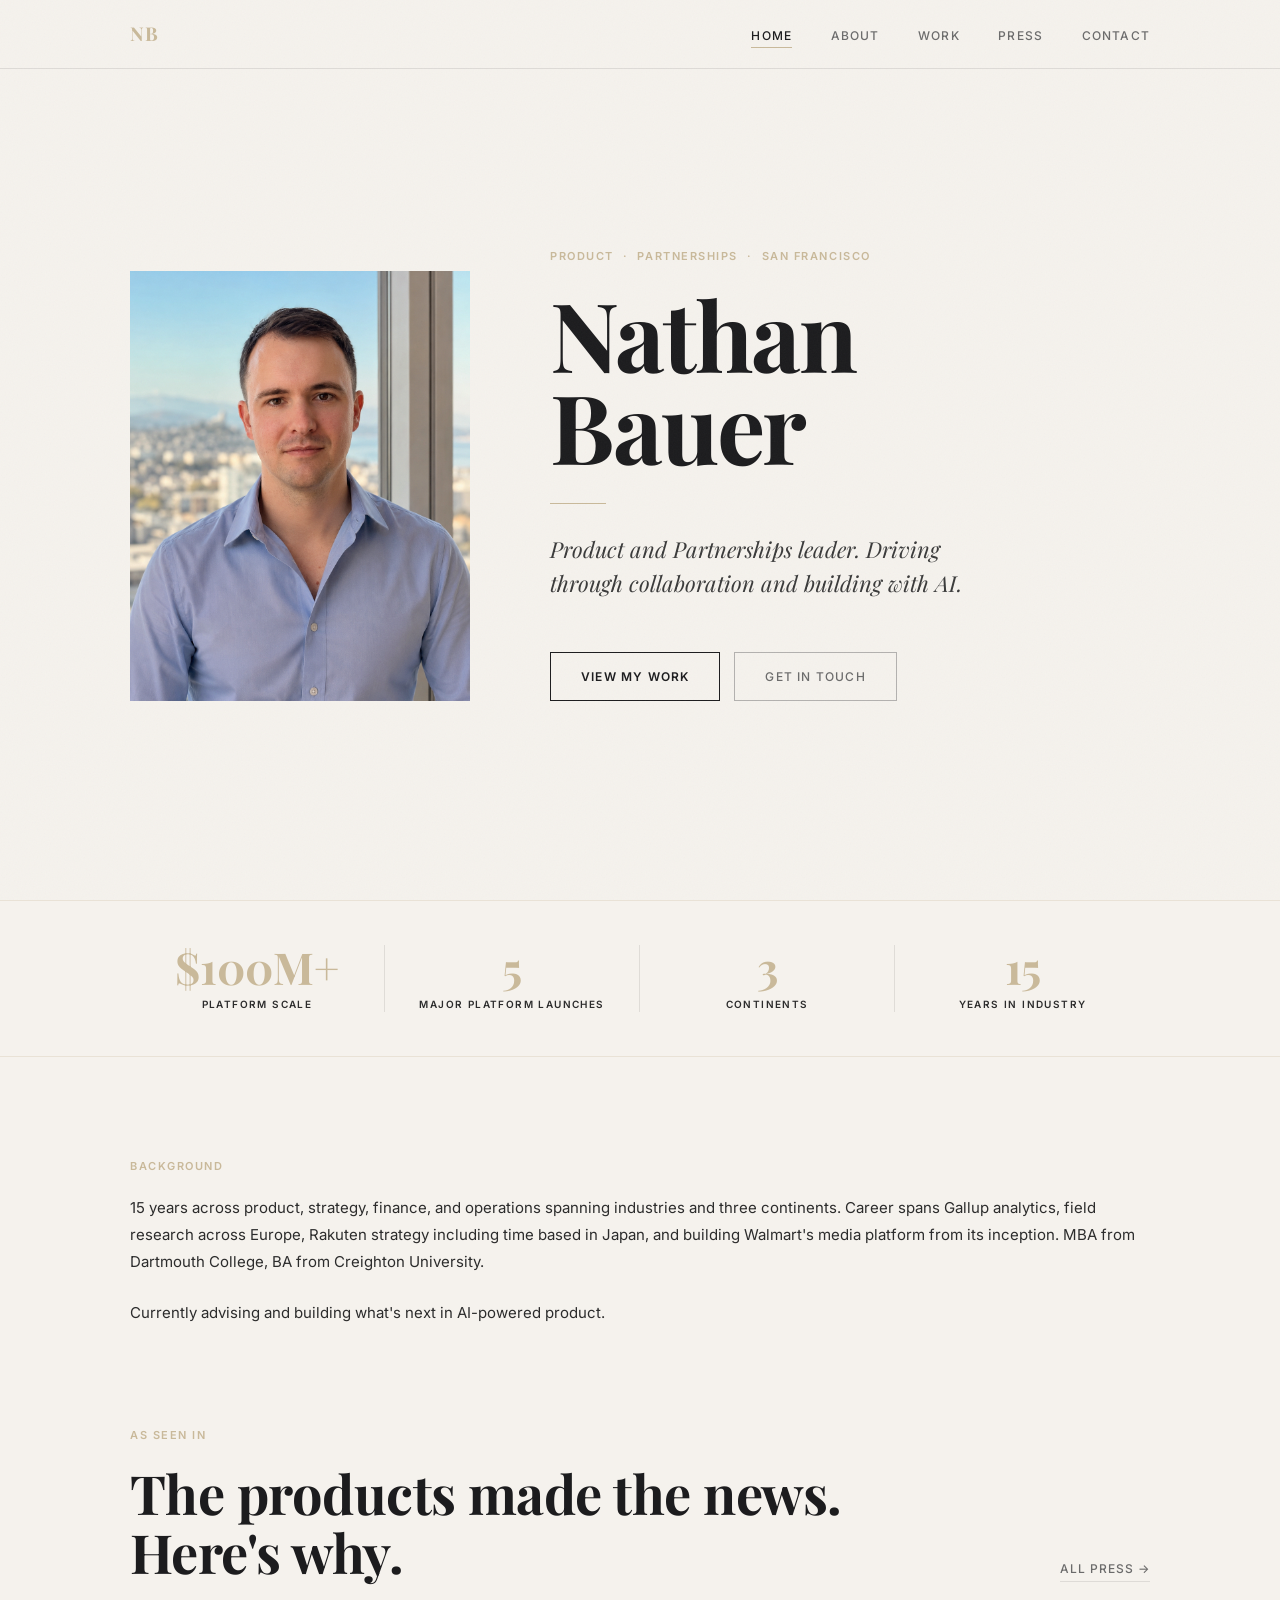
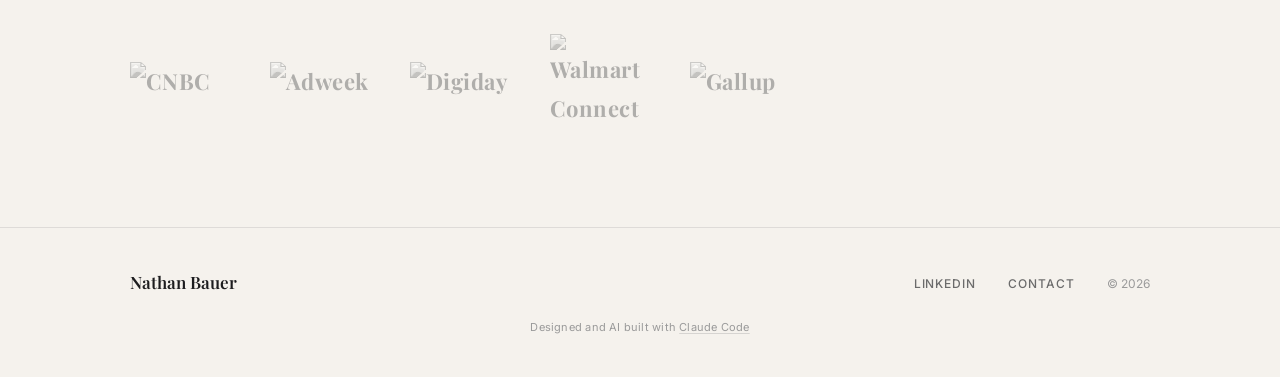
==== commit 5df54dc8: "Update index.html removing line on homepage" ====
--- a/index.html
+++ b/index.html
@@ -110,7 +110,6 @@
     ====================================================== -->
     <section class="intro fade-in" aria-label="About overview">
         <div class="container">
-            <div class="intro-divider"></div>
             <div class="intro-single">
                 <span class="section-eyebrow">Background</span>
                 <p>15 years across product, strategy, finance, and operations spanning industries and three continents. Career spans Gallup analytics, field research across Europe, Rakuten strategy including time based in Japan, and building Walmart's media platform from its inception. MBA from Dartmouth College, BA from Creighton University.</p>
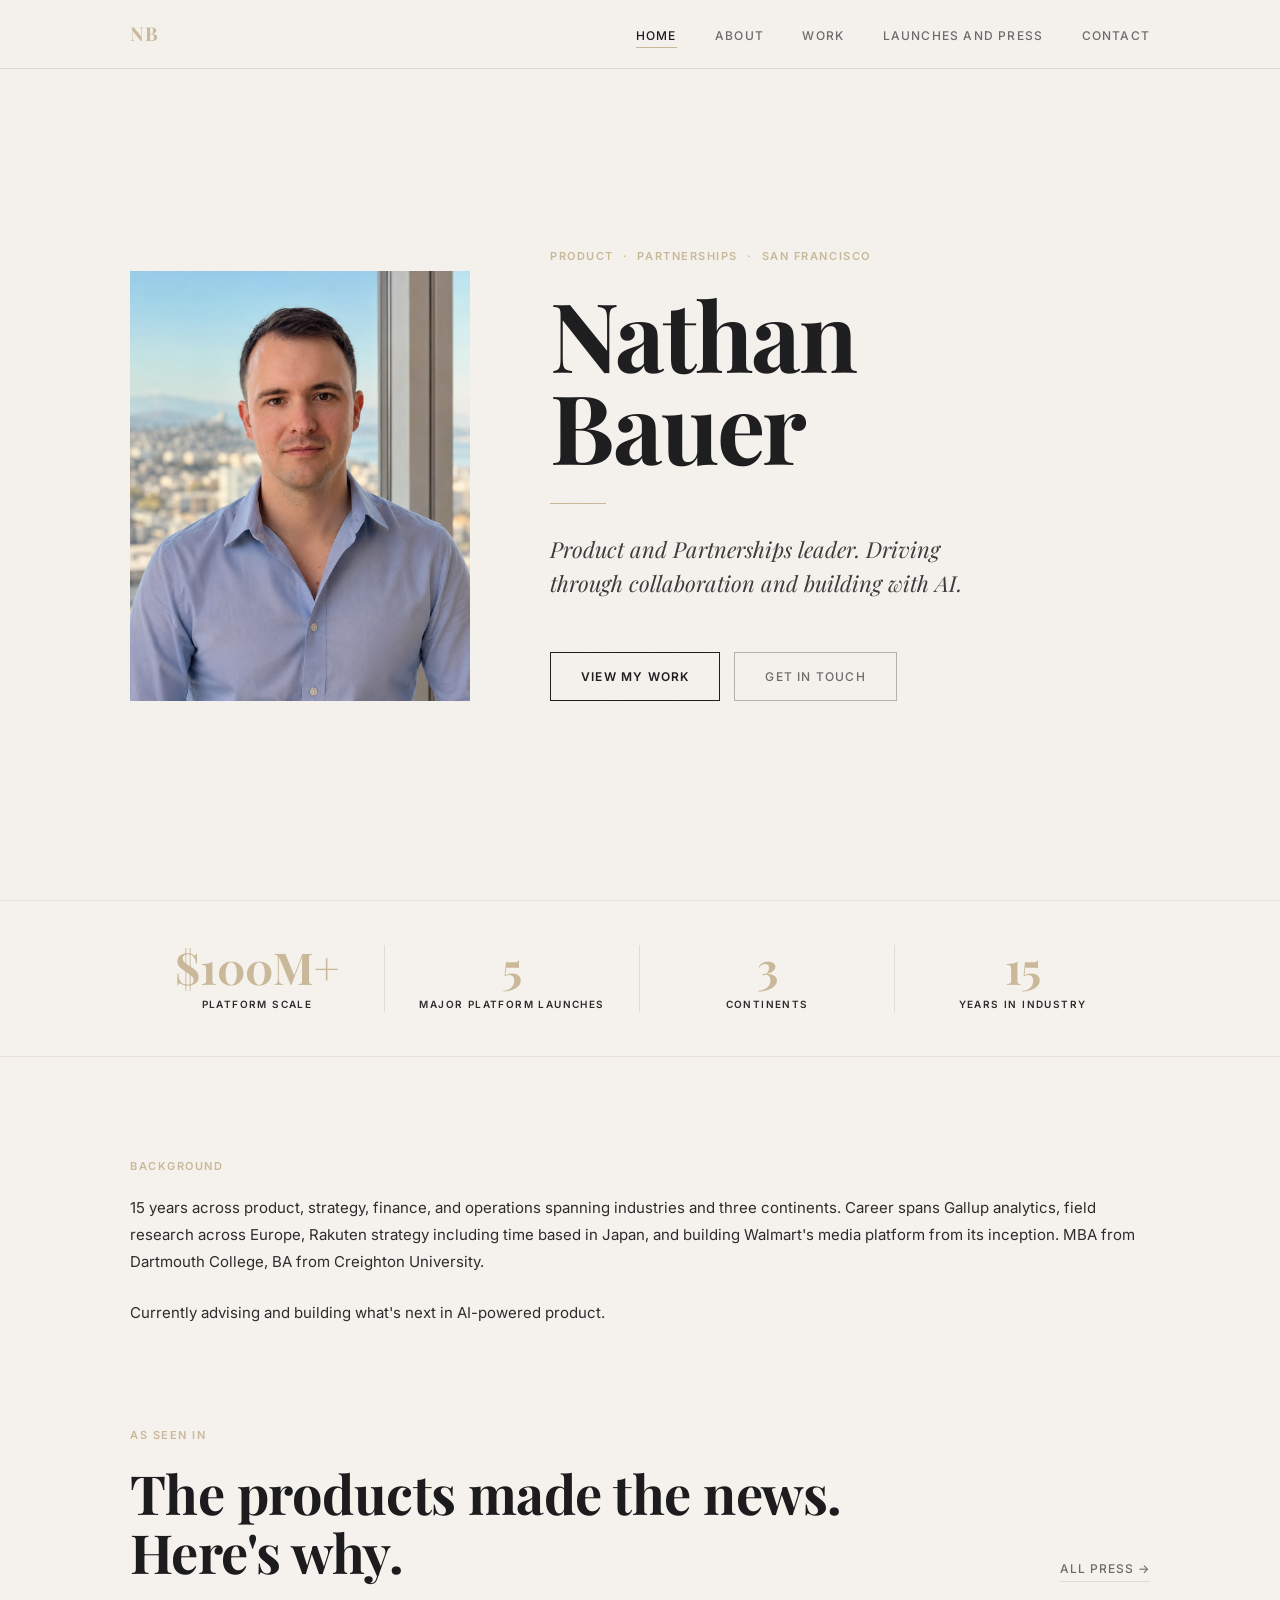
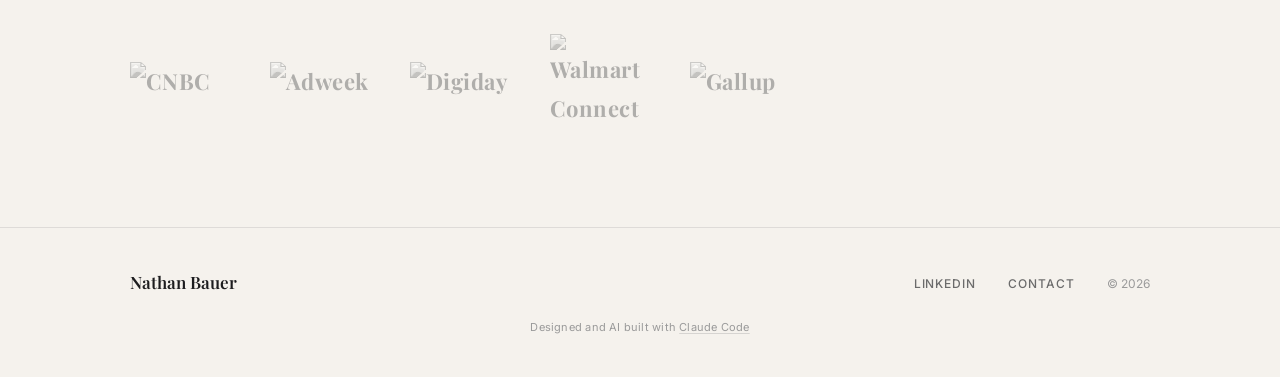
==== commit 4312b0b8: "Press page updates Pushing lines to production" ====
--- a/index.html
+++ b/index.html
@@ -38,7 +38,7 @@
                 <li><a href="index.html" class="active">Home</a></li>
                 <li><a href="about.html">About</a></li>
                 <li><a href="work.html">Work</a></li>
-                <li><a href="press.html">Press</a></li>
+                <li><a href="press.html">Launches and Press</a></li>
                 <li><a href="contact.html">Contact</a></li>
             </ul>
 
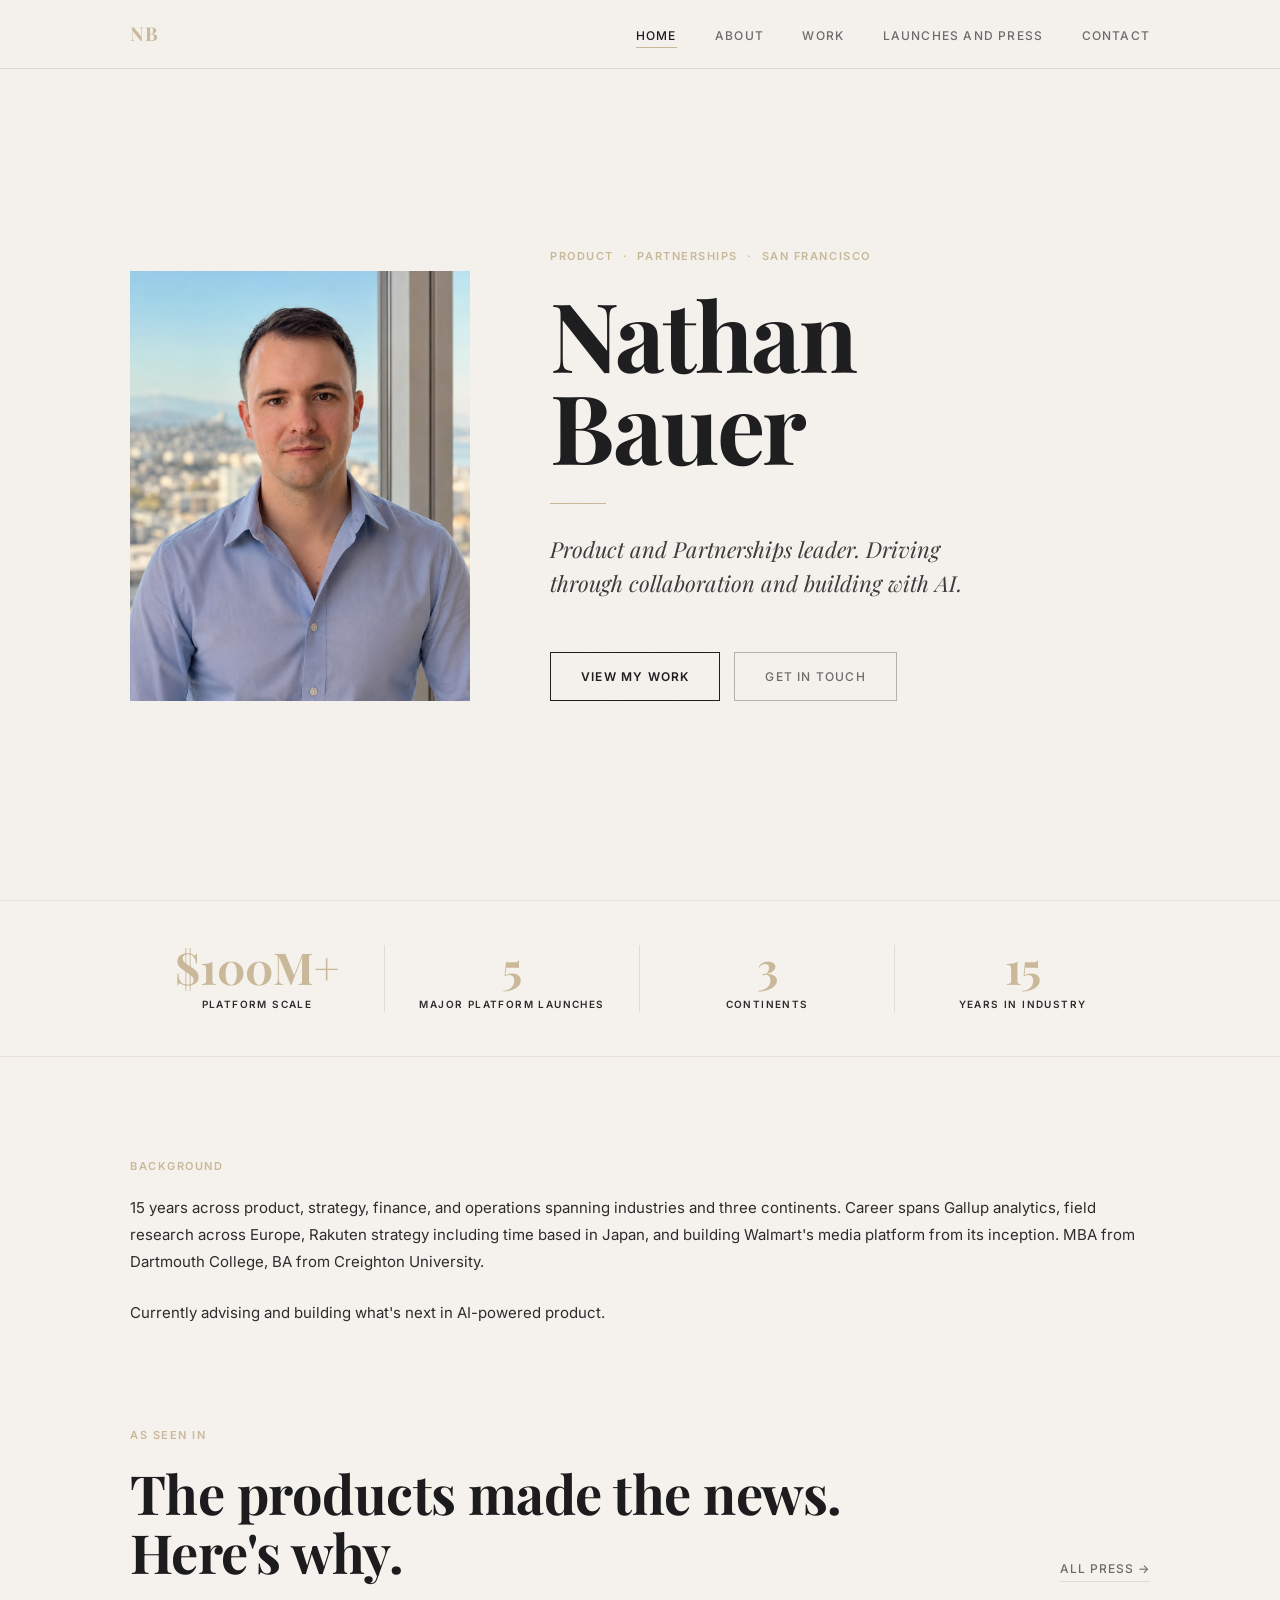
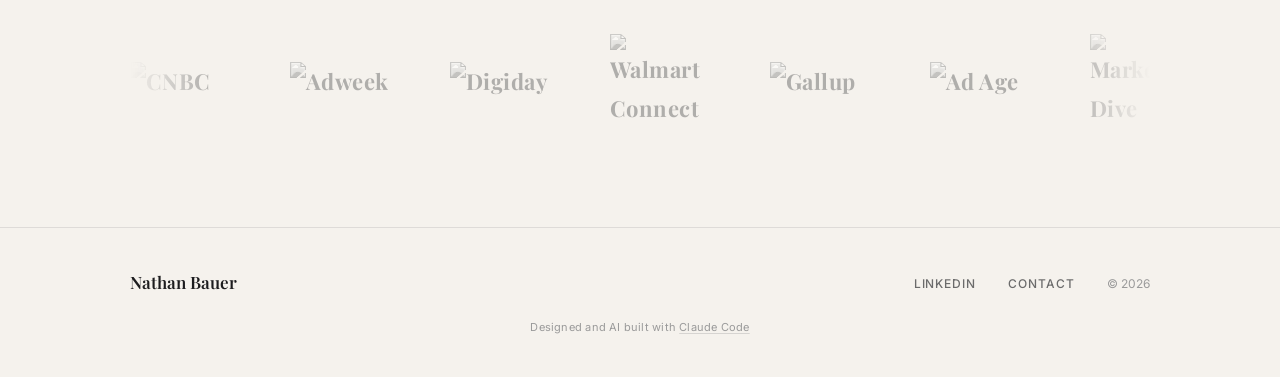
==== commit b75a7155: "fix logo paths and add ticker animation" ====
--- a/index.html
+++ b/index.html
@@ -133,22 +133,58 @@
                 <a href="press.html" class="press-preview-link">All Press &rarr;</a>
             </div>
 
-            <div class="press-logos" role="list" aria-label="Press outlets">
-                <a href="press.html" class="press-logo-item" role="listitem">
-                    <img src="images/logos/cnbc.png" alt="CNBC" class="press-logo-home">
-                </a>
-                <a href="press.html" class="press-logo-item" role="listitem">
-                    <img src="images/logos/AdWeek.png" alt="Adweek" class="press-logo-home">
-                </a>
-                <a href="press.html" class="press-logo-item" role="listitem">
-                    <img src="images/logos/digiday.png" alt="Digiday" class="press-logo-home">
-                </a>
-                <a href="press.html" class="press-logo-item" role="listitem">
-                    <img src="images/logos/walmartconnect.png" alt="Walmart Connect" class="press-logo-home">
-                </a>
-                <a href="press.html" class="press-logo-item" role="listitem">
-                    <img src="images/logos/Gallup.png" alt="Gallup" class="press-logo-home">
-                </a>
+            <div class="ticker-wrap">
+                <div class="ticker-track" role="list" aria-label="Press outlets">
+                    <a href="press.html" class="press-logo-item" role="listitem">
+                        <img src="images/logos/cnbc.png" alt="CNBC" class="press-logo-home">
+                    </a>
+                    <a href="press.html" class="press-logo-item" role="listitem">
+                        <img src="images/logos/AdWeek.png" alt="Adweek" class="press-logo-home">
+                    </a>
+                    <a href="press.html" class="press-logo-item" role="listitem">
+                        <img src="images/logos/digiday.png" alt="Digiday" class="press-logo-home">
+                    </a>
+                    <a href="press.html" class="press-logo-item" role="listitem">
+                        <img src="images/logos/walmartconnect.png" alt="Walmart Connect" class="press-logo-home">
+                    </a>
+                    <a href="press.html" class="press-logo-item" role="listitem">
+                        <img src="images/logos/Gallup.png" alt="Gallup" class="press-logo-home">
+                    </a>
+                    <a href="press.html" class="press-logo-item" role="listitem">
+                        <img src="images/logos/Adage.png" alt="Ad Age" class="press-logo-home">
+                    </a>
+                    <a href="press.html" class="press-logo-item" role="listitem">
+                        <img src="images/logos/marketingdive.png" alt="Marketing Dive" class="press-logo-home">
+                    </a>
+                    <a href="press.html" class="press-logo-item" role="listitem">
+                        <img src="images/logos/adexchanger.png" alt="AdExchanger" class="press-logo-home">
+                    </a>
+                    <!-- Duplicate set for seamless loop -->
+                    <a href="press.html" class="press-logo-item" aria-hidden="true" tabindex="-1">
+                        <img src="images/logos/cnbc.png" alt="" class="press-logo-home">
+                    </a>
+                    <a href="press.html" class="press-logo-item" aria-hidden="true" tabindex="-1">
+                        <img src="images/logos/AdWeek.png" alt="" class="press-logo-home">
+                    </a>
+                    <a href="press.html" class="press-logo-item" aria-hidden="true" tabindex="-1">
+                        <img src="images/logos/digiday.png" alt="" class="press-logo-home">
+                    </a>
+                    <a href="press.html" class="press-logo-item" aria-hidden="true" tabindex="-1">
+                        <img src="images/logos/walmartconnect.png" alt="" class="press-logo-home">
+                    </a>
+                    <a href="press.html" class="press-logo-item" aria-hidden="true" tabindex="-1">
+                        <img src="images/logos/Gallup.png" alt="" class="press-logo-home">
+                    </a>
+                    <a href="press.html" class="press-logo-item" aria-hidden="true" tabindex="-1">
+                        <img src="images/logos/Adage.png" alt="" class="press-logo-home">
+                    </a>
+                    <a href="press.html" class="press-logo-item" aria-hidden="true" tabindex="-1">
+                        <img src="images/logos/marketingdive.png" alt="" class="press-logo-home">
+                    </a>
+                    <a href="press.html" class="press-logo-item" aria-hidden="true" tabindex="-1">
+                        <img src="images/logos/adexchanger.png" alt="" class="press-logo-home">
+                    </a>
+                </div>
             </div>
 
         </div>
--- a/css/styles.css
+++ b/css/styles.css
@@ -422,11 +422,28 @@
     border-color: var(--accent);
 }
 
-.press-logos {
+.ticker-wrap {
+    overflow: hidden;
+    width: 100%;
+    -webkit-mask-image: linear-gradient(to right, transparent, black 8%, black 92%, transparent);
+    mask-image: linear-gradient(to right, transparent, black 8%, black 92%, transparent);
+}
+
+.ticker-track {
     display: flex;
     align-items: center;
-    gap: 40px;
-    flex-wrap: wrap;
+    gap: 60px;
+    width: max-content;
+    animation: ticker-scroll 25s linear infinite;
+}
+
+.ticker-wrap:hover .ticker-track {
+    animation-play-state: paused;
+}
+
+@keyframes ticker-scroll {
+    0%   { transform: translateX(0); }
+    100% { transform: translateX(-50%); }
 }
 
 .press-logo-item {
@@ -1035,8 +1052,8 @@
         gap: 24px;
     }
 
-    .press-logos {
-        gap: 28px;
+    .ticker-track {
+        gap: 40px;
     }
 }
 
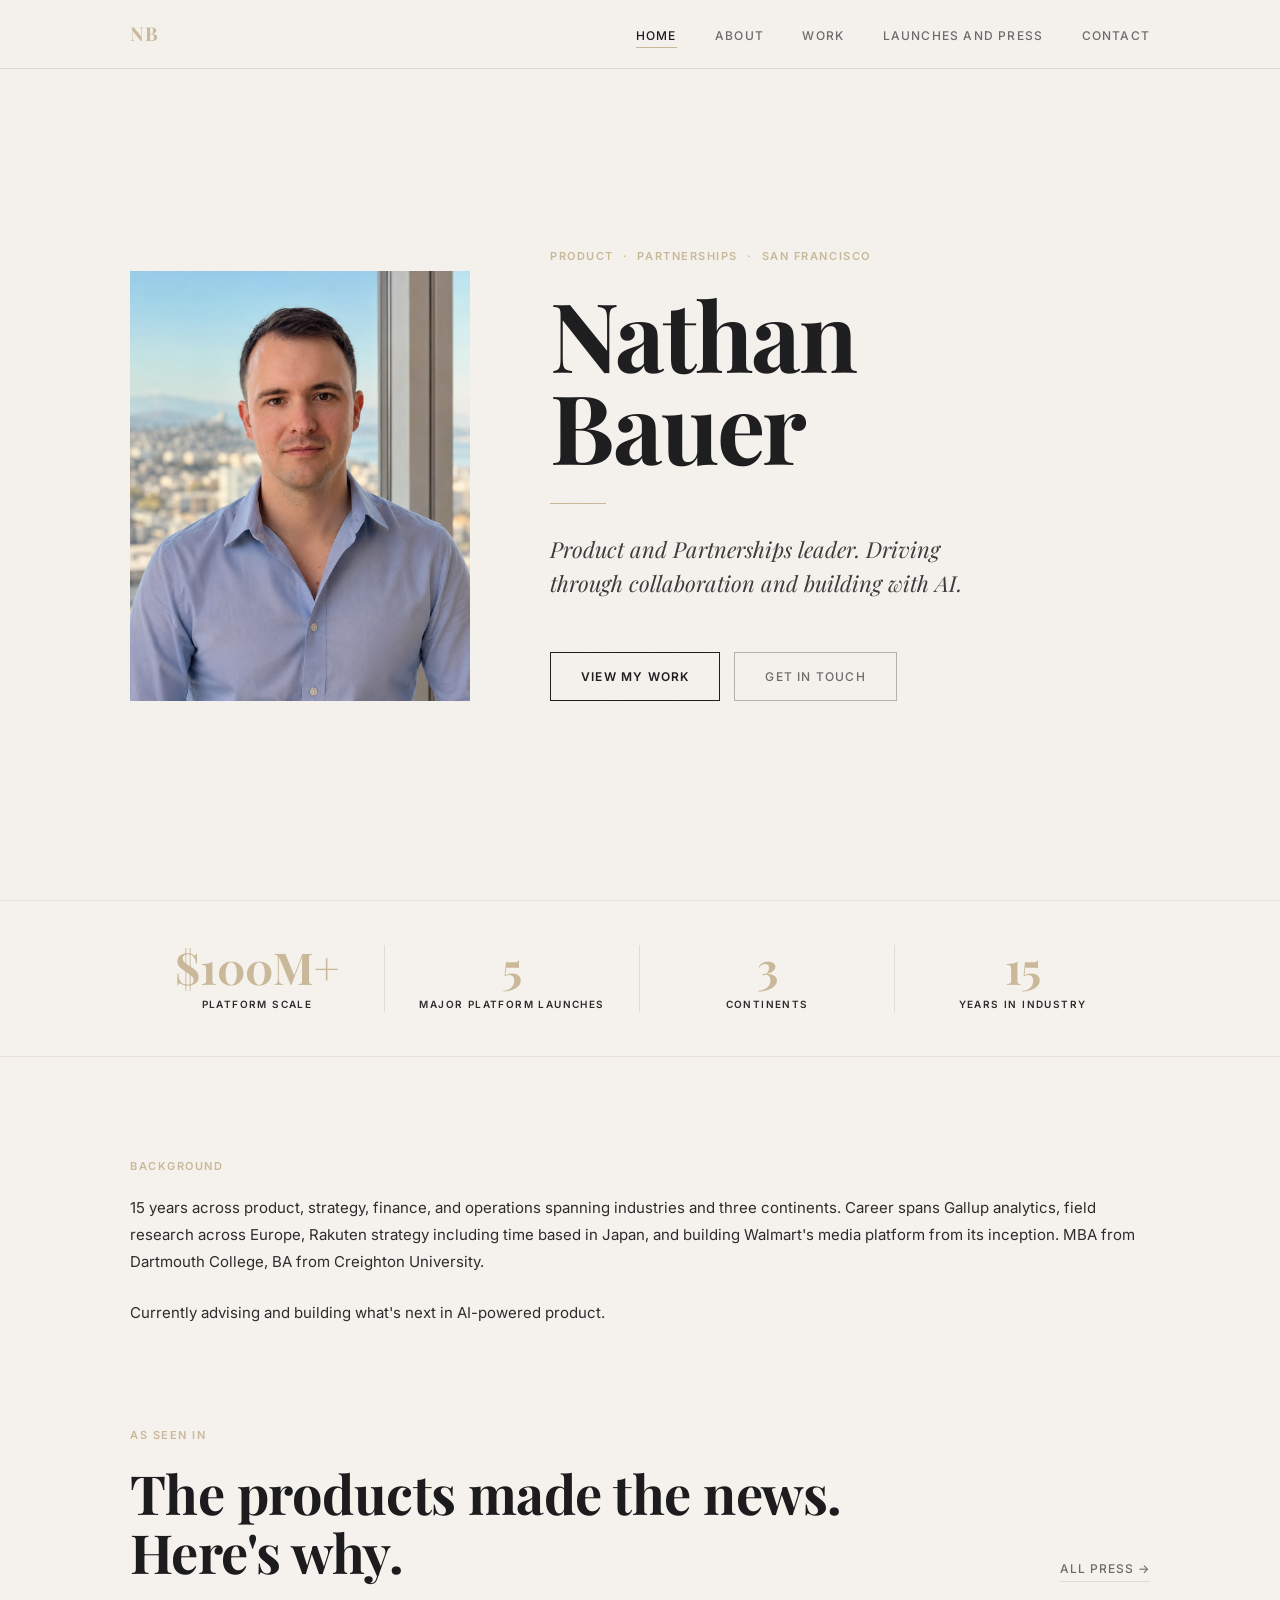
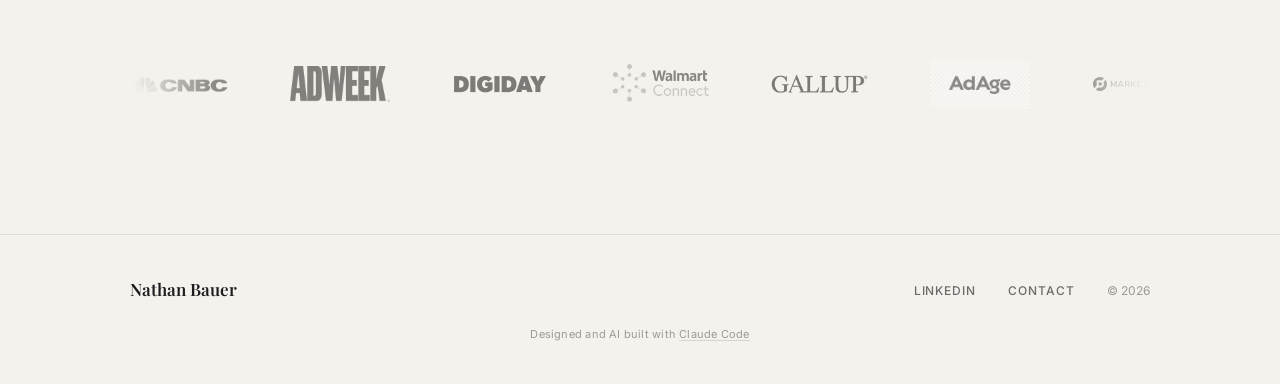
==== commit 6a348696: "fix: correct casing on nathan-bauer.png src path" ====
--- a/index.html
+++ b/index.html
@@ -59,7 +59,7 @@
 
             <!-- Photo -->
             <div class="hero-photo">
-                <img src="Images/nathan-bauer.png" alt="Nathan Bauer">
+                <img src="images/nathan-bauer.png" alt="Nathan Bauer">
             </div>
 
             <!-- Content -->
